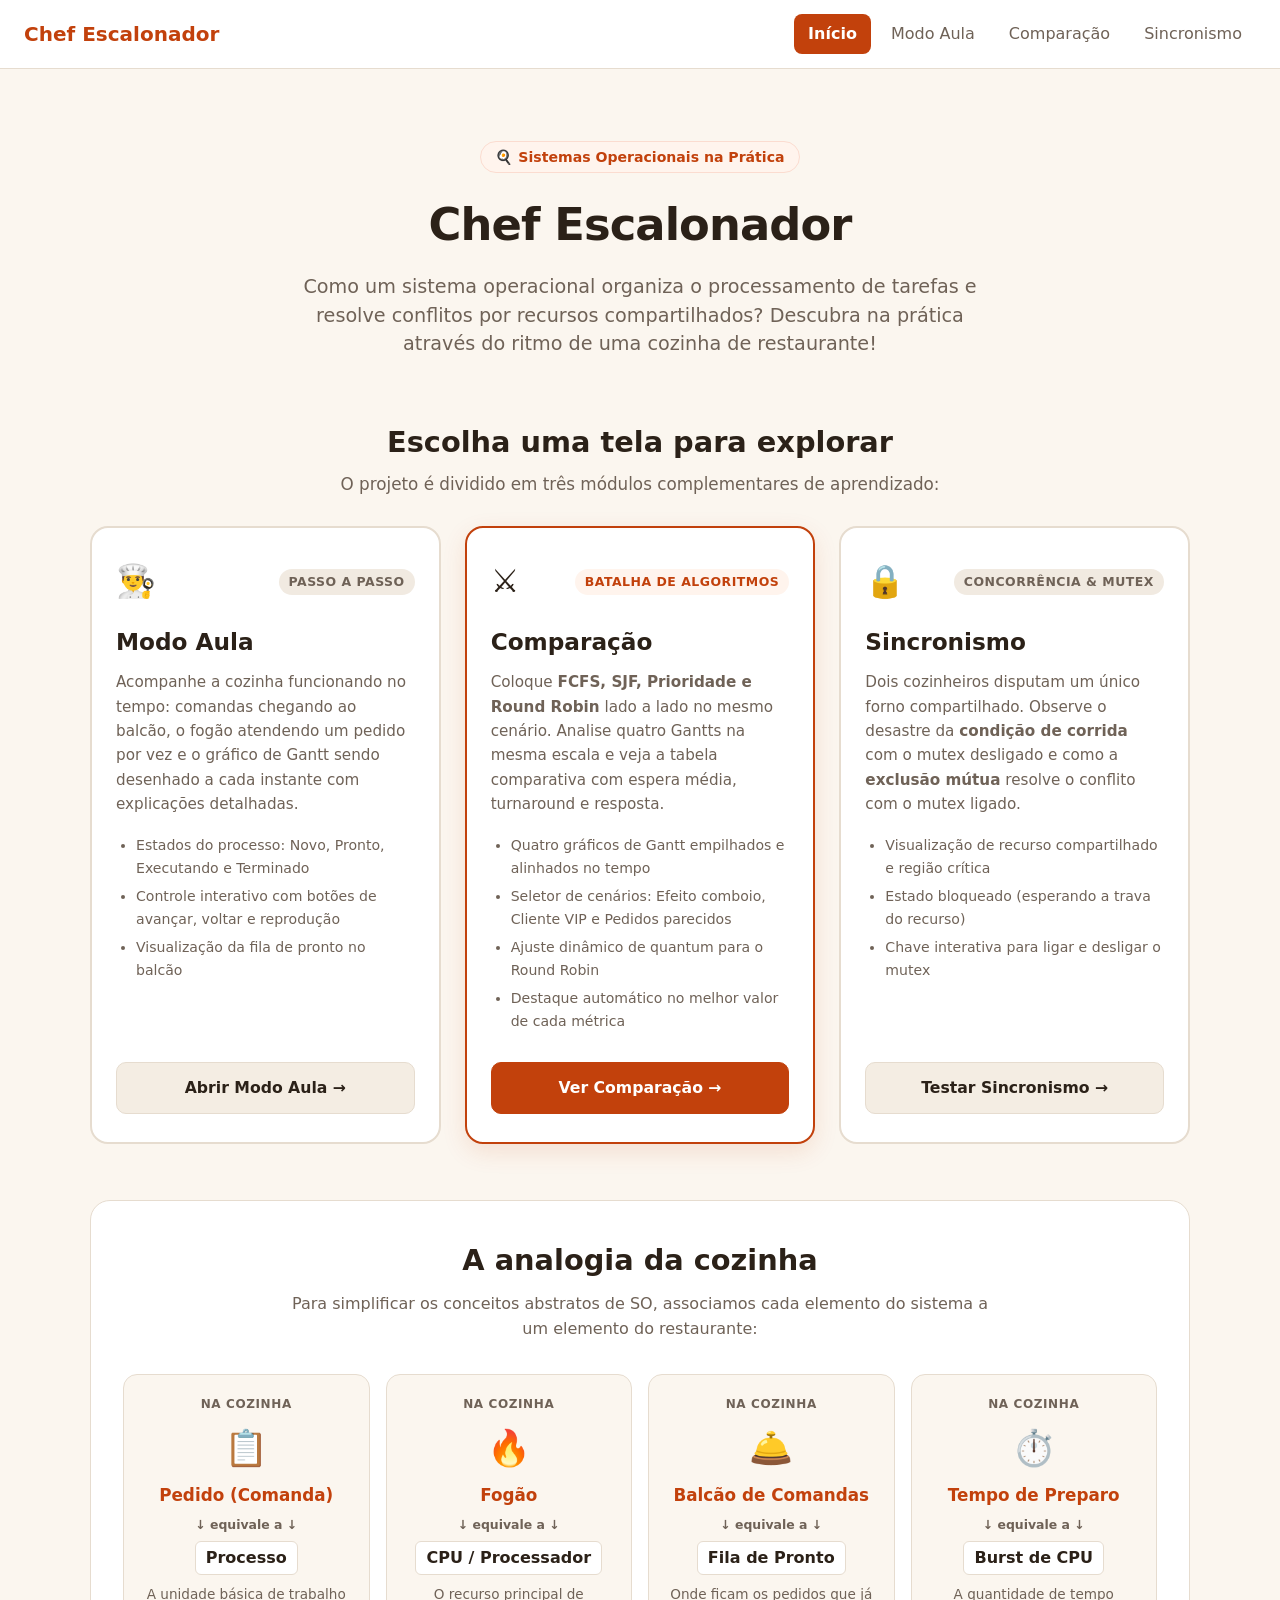
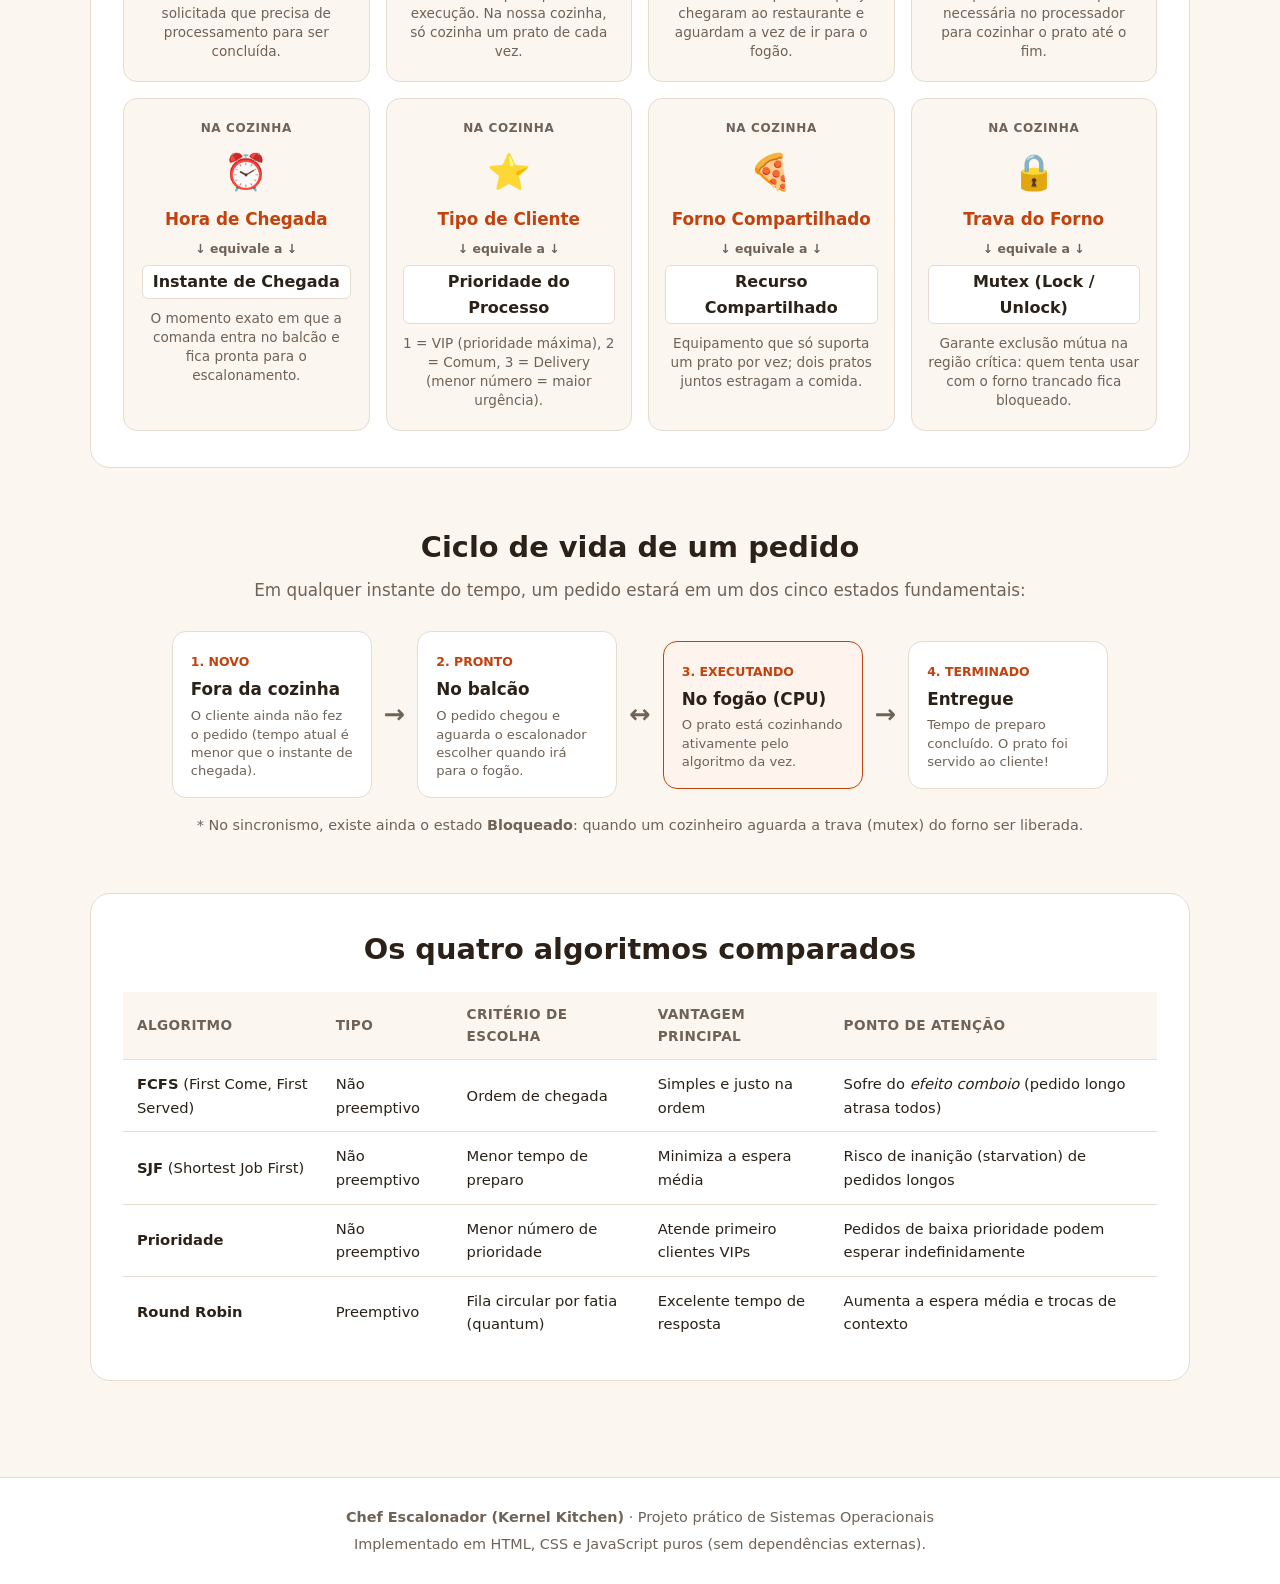
==== index.html @ d1a68e79 "feat: adiciona tela de comparacao e pagina inicial (Pessoa 3)" ====
<!DOCTYPE html>
<html lang="pt-BR">
<head>
  <meta charset="UTF-8">
  <meta name="viewport" content="width=device-width, initial-scale=1.0">
  <title>Chef Escalonador · Kernel Kitchen</title>
  <!-- estilo.css é o estilo comum das telas (Pessoa 2). index.css contém o estilo específico da página inicial. -->
  <link rel="stylesheet" href="estilo.css">
  <link rel="stylesheet" href="index.css">
</head>
<body class="inicio">
  <header class="topo">
    <a class="marca" href="index.html">Chef Escalonador</a>
    <nav class="menu" aria-label="Telas do jogo">
      <a href="index.html" aria-current="page">Início</a>
      <a href="aula.html">Modo Aula</a>
      <a href="comparacao.html">Comparação</a>
      <a href="sincronismo.html">Sincronismo</a>
    </nav>
  </header>

  <main>
    <!-- Seção Principal de Apresentação (Hero) -->
    <section class="hero">
      <div class="hero-conteudo">
        <span class="emblema">🍳 Sistemas Operacionais na Prática</span>
        <h1>Chef Escalonador</h1>
        <p class="subtitulo">
          Como um sistema operacional organiza o processamento de tarefas e resolve conflitos por recursos compartilhados?
          Descubra na prática através do ritmo de uma cozinha de restaurante!
        </p>
      </div>
    </section>

    <!-- As Três Telas do Projeto -->
    <section class="secao-telas" aria-label="Telas do Projeto">
      <h2 class="secao-titulo">Escolha uma tela para explorar</h2>
      <p class="secao-subtitulo">O projeto é dividido em três módulos complementares de aprendizado:</p>

      <div class="grade-telas">
        <!-- Card 1: Modo Aula -->
        <article class="cartao-tela">
          <div class="cartao-cabecalho">
            <span class="icone-tela">👨‍🍳</span>
            <span class="tag-tela">Passo a Passo</span>
          </div>
          <h3>Modo Aula</h3>
          <p>
            Acompanhe a cozinha funcionando no tempo: comandas chegando ao balcão, o fogão atendendo um pedido por vez
            e o gráfico de Gantt sendo desenhado a cada instante com explicações detalhadas.
          </p>
          <ul class="lista-conceitos">
            <li>Estados do processo: Novo, Pronto, Executando e Terminado</li>
            <li>Controle interativo com botões de avançar, voltar e reprodução</li>
            <li>Visualização da fila de pronto no balcão</li>
          </ul>
          <a href="aula.html" class="btn-tela">Abrir Modo Aula &rarr;</a>
        </article>

        <!-- Card 2: Comparação -->
        <article class="cartao-tela destaque">
          <div class="cartao-cabecalho">
            <span class="icone-tela">⚔️</span>
            <span class="tag-tela tag-destaque">Batalha de Algoritmos</span>
          </div>
          <h3>Comparação</h3>
          <p>
            Coloque <strong>FCFS, SJF, Prioridade e Round Robin</strong> lado a lado no mesmo cenário.
            Analise quatro Gantts na mesma escala e veja a tabela comparativa com espera média, turnaround e resposta.
          </p>
          <ul class="lista-conceitos">
            <li>Quatro gráficos de Gantt empilhados e alinhados no tempo</li>
            <li>Seletor de cenários: Efeito comboio, Cliente VIP e Pedidos parecidos</li>
            <li>Ajuste dinâmico de quantum para o Round Robin</li>
            <li>Destaque automático no melhor valor de cada métrica</li>
          </ul>
          <a href="comparacao.html" class="btn-tela btn-principal">Ver Comparação &rarr;</a>
        </article>

        <!-- Card 3: Sincronismo -->
        <article class="cartao-tela">
          <div class="cartao-cabecalho">
            <span class="icone-tela">🔒</span>
            <span class="tag-tela">Concorrência & Mutex</span>
          </div>
          <h3>Sincronismo</h3>
          <p>
            Dois cozinheiros disputam um único forno compartilhado. Observe o desastre da <strong>condição de corrida</strong>
            com o mutex desligado e como a <strong>exclusão mútua</strong> resolve o conflito com o mutex ligado.
          </p>
          <ul class="lista-conceitos">
            <li>Visualização de recurso compartilhado e região crítica</li>
            <li>Estado bloqueado (esperando a trava do recurso)</li>
            <li>Chave interativa para ligar e desligar o mutex</li>
          </ul>
          <a href="sincronismo.html" class="btn-tela">Testar Sincronismo &rarr;</a>
        </article>
      </div>
    </section>

    <!-- Seção da Analogia -->
    <section class="secao-analogia" aria-label="A Analogia da Cozinha">
      <div class="cabecalho-bloco">
        <h2>A analogia da cozinha</h2>
        <p>Para simplificar os conceitos abstratos de SO, associamos cada elemento do sistema a um elemento do restaurante:</p>
      </div>

      <div class="grade-analogias">
        <div class="item-analogia">
          <div class="analogia-rotulo">Na Cozinha</div>
          <div class="analogia-icone">📋</div>
          <h4>Pedido (Comanda)</h4>
          <div class="analogia-seta">&darr; equivale a &darr;</div>
          <div class="analogia-so">Processo</div>
          <p>A unidade básica de trabalho solicitada que precisa de processamento para ser concluída.</p>
        </div>

        <div class="item-analogia">
          <div class="analogia-rotulo">Na Cozinha</div>
          <div class="analogia-icone">🔥</div>
          <h4>Fogão</h4>
          <div class="analogia-seta">&darr; equivale a &darr;</div>
          <div class="analogia-so">CPU / Processador</div>
          <p>O recurso principal de execução. Na nossa cozinha, só cozinha um prato de cada vez.</p>
        </div>

        <div class="item-analogia">
          <div class="analogia-rotulo">Na Cozinha</div>
          <div class="analogia-icone">🛎️</div>
          <h4>Balcão de Comandas</h4>
          <div class="analogia-seta">&darr; equivale a &darr;</div>
          <div class="analogia-so">Fila de Pronto</div>
          <p>Onde ficam os pedidos que já chegaram ao restaurante e aguardam a vez de ir para o fogão.</p>
        </div>

        <div class="item-analogia">
          <div class="analogia-rotulo">Na Cozinha</div>
          <div class="analogia-icone">⏱️</div>
          <h4>Tempo de Preparo</h4>
          <div class="analogia-seta">&darr; equivale a &darr;</div>
          <div class="analogia-so">Burst de CPU</div>
          <p>A quantidade de tempo necessária no processador para cozinhar o prato até o fim.</p>
        </div>

        <div class="item-analogia">
          <div class="analogia-rotulo">Na Cozinha</div>
          <div class="analogia-icone">⏰</div>
          <h4>Hora de Chegada</h4>
          <div class="analogia-seta">&darr; equivale a &darr;</div>
          <div class="analogia-so">Instante de Chegada</div>
          <p>O momento exato em que a comanda entra no balcão e fica pronta para o escalonamento.</p>
        </div>

        <div class="item-analogia">
          <div class="analogia-rotulo">Na Cozinha</div>
          <div class="analogia-icone">⭐</div>
          <h4>Tipo de Cliente</h4>
          <div class="analogia-seta">&darr; equivale a &darr;</div>
          <div class="analogia-so">Prioridade do Processo</div>
          <p>1 = VIP (prioridade máxima), 2 = Comum, 3 = Delivery (menor número = maior urgência).</p>
        </div>

        <div class="item-analogia">
          <div class="analogia-rotulo">Na Cozinha</div>
          <div class="analogia-icone">🍕</div>
          <h4>Forno Compartilhado</h4>
          <div class="analogia-seta">&darr; equivale a &darr;</div>
          <div class="analogia-so">Recurso Compartilhado</div>
          <p>Equipamento que só suporta um prato por vez; dois pratos juntos estragam a comida.</p>
        </div>

        <div class="item-analogia">
          <div class="analogia-rotulo">Na Cozinha</div>
          <div class="analogia-icone">🔒</div>
          <h4>Trava do Forno</h4>
          <div class="analogia-seta">&darr; equivale a &darr;</div>
          <div class="analogia-so">Mutex (Lock / Unlock)</div>
          <p>Garante exclusão mútua na região crítica: quem tenta usar com o forno trancado fica bloqueado.</p>
        </div>
      </div>
    </section>

    <!-- Estados do Processo -->
    <section class="secao-estados">
      <h2>Ciclo de vida de um pedido</h2>
      <p class="secao-subtitulo">Em qualquer instante do tempo, um pedido estará em um dos cinco estados fundamentais:</p>

      <div class="esteira-estados">
        <div class="passo-estado">
          <span class="badge-estado">1. Novo</span>
          <strong>Fora da cozinha</strong>
          <p>O cliente ainda não fez o pedido (tempo atual é menor que o instante de chegada).</p>
        </div>
        <div class="seta-fluxo">&rarr;</div>
        <div class="passo-estado">
          <span class="badge-estado">2. Pronto</span>
          <strong>No balcão</strong>
          <p>O pedido chegou e aguarda o escalonador escolher quando irá para o fogão.</p>
        </div>
        <div class="seta-fluxo">&harr;</div>
        <div class="passo-estado destaque-estado">
          <span class="badge-estado">3. Executando</span>
          <strong>No fogão (CPU)</strong>
          <p>O prato está cozinhando ativamente pelo algoritmo da vez.</p>
        </div>
        <div class="seta-fluxo">&rarr;</div>
        <div class="passo-estado">
          <span class="badge-estado">4. Terminado</span>
          <strong>Entregue</strong>
          <p>Tempo de preparo concluído. O prato foi servido ao cliente!</p>
        </div>
      </div>
      <p class="nota-bloqueado">
        * No sincronismo, existe ainda o estado <strong>Bloqueado</strong>: quando um cozinheiro aguarda a trava (mutex) do forno ser liberada.
      </p>
    </section>

    <!-- Tabela Resumo dos Algoritmos -->
    <section class="secao-algoritmos">
      <h2>Os quatro algoritmos comparados</h2>
      <div class="tabela-container">
        <table class="tabela-resumo">
          <thead>
            <tr>
              <th>Algoritmo</th>
              <th>Tipo</th>
              <th>Critério de Escolha</th>
              <th>Vantagem Principal</th>
              <th>Ponto de Atenção</th>
            </tr>
          </thead>
          <tbody>
            <tr>
              <td><strong>FCFS</strong> (First Come, First Served)</td>
              <td>Não preemptivo</td>
              <td>Ordem de chegada</td>
              <td>Simples e justo na ordem</td>
              <td>Sofre do <em>efeito comboio</em> (pedido longo atrasa todos)</td>
            </tr>
            <tr>
              <td><strong>SJF</strong> (Shortest Job First)</td>
              <td>Não preemptivo</td>
              <td>Menor tempo de preparo</td>
              <td>Minimiza a espera média</td>
              <td>Risco de inanição (starvation) de pedidos longos</td>
            </tr>
            <tr>
              <td><strong>Prioridade</strong></td>
              <td>Não preemptivo</td>
              <td>Menor número de prioridade</td>
              <td>Atende primeiro clientes VIPs</td>
              <td>Pedidos de baixa prioridade podem esperar indefinidamente</td>
            </tr>
            <tr>
              <td><strong>Round Robin</strong></td>
              <td>Preemptivo</td>
              <td>Fila circular por fatia (quantum)</td>
              <td>Excelente tempo de resposta</td>
              <td>Aumenta a espera média e trocas de contexto</td>
            </tr>
          </tbody>
        </table>
      </div>
    </section>
  </main>

  <footer class="rodape">
    <div class="rodape-conteudo">
      <p><strong>Chef Escalonador (Kernel Kitchen)</strong> · Projeto prático de Sistemas Operacionais</p>
      <p>Implementado em HTML, CSS e JavaScript puros (sem dependências externas).</p>
    </div>
  </footer>
</body>
</html>
---- index.css ----
/* Estilos da página inicial (Pessoa 3).
   Tudo fica dentro de body.inicio para não interferir em outras páginas.
   Herda variáveis de estilo.css se existirem, ou usa os padrões do projeto. */

body.inicio {
  --fundo: var(--cor-fundo, #fbf6ef);
  --superficie: var(--cor-superficie, #ffffff);
  --texto: var(--cor-texto, #2b2118);
  --texto-suave: var(--cor-texto-suave, #6f6257);
  --borda: var(--cor-borda, #e6dccf);
  --destaque: var(--cor-destaque, #c2410c);
  --destaque-fundo: #fff4ed;
  --ok: #15803d;
  --ok-fundo: #e8f5ec;
  --azul: #1d4ed8;
  --azul-fundo: #eff6ff;

  margin: 0;
  background: var(--fundo);
  color: var(--texto);
  font-family: system-ui, -apple-system, "Segoe UI", Roboto, sans-serif;
  line-height: 1.6;
}

.inicio * {
  box-sizing: border-box;
}

/* Topo e navegação comum */
.inicio .topo {
  display: flex;
  flex-wrap: wrap;
  align-items: center;
  justify-content: space-between;
  gap: 12px;
  padding: 14px 24px;
  background: var(--superficie);
  border-bottom: 1px solid var(--borda);
  position: sticky;
  top: 0;
  z-index: 100;
}

.inicio .marca {
  font-weight: 800;
  font-size: 1.25rem;
  color: var(--destaque);
  text-decoration: none;
  display: inline-flex;
  align-items: center;
  gap: 6px;
}

.inicio .menu {
  display: flex;
  flex-wrap: wrap;
  gap: 6px;
}

.inicio .menu a {
  padding: 7px 14px;
  border-radius: 8px;
  color: var(--texto-suave);
  text-decoration: none;
  font-weight: 500;
  transition: all 0.15s ease;
}

.inicio .menu a:hover {
  background: var(--fundo);
  color: var(--texto);
}

.inicio .menu a[aria-current="page"] {
  background: var(--destaque);
  color: #ffffff;
  font-weight: 600;
}

.inicio main {
  max-width: 1140px;
  margin: 0 auto;
  padding: 32px 20px 64px;
}

/* Hero Section */
.inicio .hero {
  text-align: center;
  padding: 40px 16px 28px;
}

.inicio .emblema {
  display: inline-block;
  padding: 4px 14px;
  background: var(--destaque-fundo);
  color: var(--destaque);
  border: 1px solid #fbdcd0;
  border-radius: 999px;
  font-size: 0.88rem;
  font-weight: 700;
  margin-bottom: 16px;
}

.inicio .hero h1 {
  font-size: 2.8rem;
  font-weight: 800;
  margin: 0 0 12px;
  letter-spacing: -0.02em;
  color: var(--texto);
}

.inicio .hero .subtitulo {
  max-width: 680px;
  margin: 0 auto;
  font-size: 1.2rem;
  color: var(--texto-suave);
  line-height: 1.5;
}

/* Título de Seções */
.inicio .secao-titulo {
  font-size: 1.8rem;
  font-weight: 800;
  margin: 0 0 6px;
  text-align: center;
}

.inicio .secao-subtitulo {
  text-align: center;
  color: var(--texto-suave);
  margin: 0 0 28px;
  font-size: 1.05rem;
}

/* Grade de Telas (Cards dos 3 botões) */
.inicio .secao-telas {
  margin: 32px 0 56px;
}

.inicio .grade-telas {
  display: grid;
  grid-template-columns: repeat(3, 1fr);
  gap: 24px;
  align-items: stretch;
}

.inicio .cartao-tela {
  background: var(--superficie);
  border: 2px solid var(--borda);
  border-radius: 18px;
  padding: 28px 24px;
  display: flex;
  flex-direction: column;
  transition: transform 0.2s ease, box-shadow 0.2s ease, border-color 0.2s ease;
}

.inicio .cartao-tela:hover {
  transform: translateY(-4px);
  box-shadow: 0 12px 28px rgba(43, 33, 24, 0.08);
  border-color: #d1c1b1;
}

.inicio .cartao-tela.destaque {
  border-color: var(--destaque);
  position: relative;
  box-shadow: 0 8px 24px rgba(194, 65, 12, 0.12);
}

.inicio .cartao-cabecalho {
  display: flex;
  justify-content: space-between;
  align-items: center;
  margin-bottom: 16px;
}

.inicio .icone-tela {
  font-size: 2rem;
}

.inicio .tag-tela {
  font-size: 0.78rem;
  font-weight: 700;
  text-transform: uppercase;
  letter-spacing: 0.04em;
  padding: 3px 10px;
  background: #f1eae1;
  color: var(--texto-suave);
  border-radius: 999px;
}

.inicio .tag-destaque {
  background: var(--destaque-fundo);
  color: var(--destaque);
}

.inicio .cartao-tela h3 {
  font-size: 1.45rem;
  margin: 0 0 10px;
  color: var(--texto);
}

.inicio .cartao-tela p {
  color: var(--texto-suave);
  font-size: 0.95rem;
  margin: 0 0 18px;
  flex-grow: 0;
}

.inicio .lista-conceitos {
  margin: 0 0 24px;
  padding-left: 20px;
  font-size: 0.88rem;
  color: var(--texto-suave);
  flex-grow: 1;
}

.inicio .lista-conceitos li {
  margin-bottom: 6px;
}

.inicio .btn-tela {
  display: inline-flex;
  align-items: center;
  justify-content: center;
  padding: 12px 20px;
  border-radius: 10px;
  font-weight: 700;
  font-size: 0.98rem;
  text-decoration: none;
  background: #f4ede3;
  color: var(--texto);
  border: 1px solid var(--borda);
  transition: all 0.15s ease;
  margin-top: auto;
}

.inicio .btn-tela:hover {
  background: var(--destaque-fundo);
  border-color: var(--destaque);
  color: var(--destaque);
}

.inicio .btn-principal {
  background: var(--destaque);
  border-color: var(--destaque);
  color: #ffffff;
}

.inicio .btn-principal:hover {
  background: #a93708;
  border-color: #a93708;
  color: #ffffff;
}

/* Analogia */
.inicio .secao-analogia {
  background: var(--superficie);
  border: 1px solid var(--borda);
  border-radius: 20px;
  padding: 36px 32px;
  margin-bottom: 56px;
}

.inicio .cabecalho-bloco {
  text-align: center;
  max-width: 720px;
  margin: 0 auto 32px;
}

.inicio .cabecalho-bloco h2 {
  font-size: 1.8rem;
  margin: 0 0 8px;
}

.inicio .cabecalho-bloco p {
  color: var(--texto-suave);
  margin: 0;
}

.inicio .grade-analogias {
  display: grid;
  grid-template-columns: repeat(4, 1fr);
  gap: 16px;
}

.inicio .item-analogia {
  background: var(--fundo);
  border: 1px solid var(--borda);
  border-radius: 14px;
  padding: 20px 16px;
  text-align: center;
  display: flex;
  flex-direction: column;
  align-items: center;
}

.inicio .analogia-rotulo {
  font-size: 0.75rem;
  text-transform: uppercase;
  color: var(--texto-suave);
  font-weight: 700;
  letter-spacing: 0.05em;
  margin-bottom: 6px;
}

.inicio .analogia-icone {
  font-size: 2.2rem;
  margin-bottom: 6px;
}

.inicio .item-analogia h4 {
  margin: 0;
  font-size: 1.05rem;
  color: var(--destaque);
}

.inicio .analogia-seta {
  font-size: 0.78rem;
  font-weight: 700;
  color: var(--texto-suave);
  margin: 6px 0;
}

.inicio .analogia-so {
  font-weight: 800;
  font-size: 1rem;
  color: var(--texto);
  background: var(--superficie);
  border: 1px solid var(--borda);
  padding: 3px 10px;
  border-radius: 6px;
  margin-bottom: 10px;
}

.inicio .item-analogia p {
  font-size: 0.85rem;
  color: var(--texto-suave);
  margin: 0;
  line-height: 1.4;
}

/* Ciclo de vida / Estados */
.inicio .secao-estados {
  margin-bottom: 56px;
  text-align: center;
}

.inicio .secao-estados h2 {
  font-size: 1.8rem;
  margin: 0 0 6px;
}

.inicio .esteira-estados {
  display: flex;
  align-items: center;
  justify-content: center;
  gap: 12px;
  flex-wrap: wrap;
  margin: 28px 0 16px;
}

.inicio .passo-estado {
  background: var(--superficie);
  border: 1px solid var(--borda);
  border-radius: 14px;
  padding: 16px 18px;
  width: 200px;
  text-align: left;
}

.inicio .passo-estado.destaque-estado {
  border-color: var(--destaque);
  background: var(--destaque-fundo);
}

.inicio .badge-estado {
  display: inline-block;
  font-size: 0.78rem;
  font-weight: 800;
  color: var(--destaque);
  text-transform: uppercase;
  margin-bottom: 4px;
}

.inicio .passo-estado strong {
  display: block;
  font-size: 1.05rem;
  margin-bottom: 4px;
}

.inicio .passo-estado p {
  margin: 0;
  font-size: 0.82rem;
  color: var(--texto-suave);
  line-height: 1.4;
}

.inicio .seta-fluxo {
  font-size: 1.6rem;
  color: var(--texto-suave);
  font-weight: 700;
}

.inicio .nota-bloqueado {
  font-size: 0.9rem;
  color: var(--texto-suave);
  margin-top: 14px;
}

/* Tabela Resumo dos Algoritmos */
.inicio .secao-algoritmos {
  background: var(--superficie);
  border: 1px solid var(--borda);
  border-radius: 20px;
  padding: 32px;
  margin-bottom: 32px;
}

.inicio .secao-algoritmos h2 {
  font-size: 1.8rem;
  margin: 0 0 20px;
  text-align: center;
}

.inicio .tabela-container {
  overflow-x: auto;
}

.inicio .tabela-resumo {
  width: 100%;
  border-collapse: collapse;
  font-size: 0.92rem;
}

.inicio .tabela-resumo th,
.inicio .tabela-resumo td {
  padding: 12px 14px;
  text-align: left;
  border-bottom: 1px solid var(--borda);
}

.inicio .tabela-resumo th {
  background: var(--fundo);
  color: var(--texto-suave);
  font-weight: 700;
  font-size: 0.85rem;
  text-transform: uppercase;
  letter-spacing: 0.03em;
}

.inicio .tabela-resumo tr:last-child td {
  border-bottom: none;
}

/* Rodapé */
.inicio .rodape {
  border-top: 1px solid var(--borda);
  background: var(--superficie);
  padding: 24px 20px;
  text-align: center;
  font-size: 0.9rem;
  color: var(--texto-suave);
}

.inicio .rodape p {
  margin: 4px 0;
}

/* Responsividade */
@media (max-width: 992px) {
  .inicio .grade-telas {
    grid-template-columns: 1fr;
  }
  .inicio .grade-analogias {
    grid-template-columns: repeat(2, 1fr);
  }
}

@media (max-width: 640px) {
  .inicio .grade-analogias {
    grid-template-columns: 1fr;
  }
  .inicio .hero h1 {
    font-size: 2.1rem;
  }
  .inicio .esteira-estados {
    flex-direction: column;
  }
  .inicio .passo-estado {
    width: 100%;
  }
  .inicio .seta-fluxo {
    transform: rotate(90deg);
  }
}
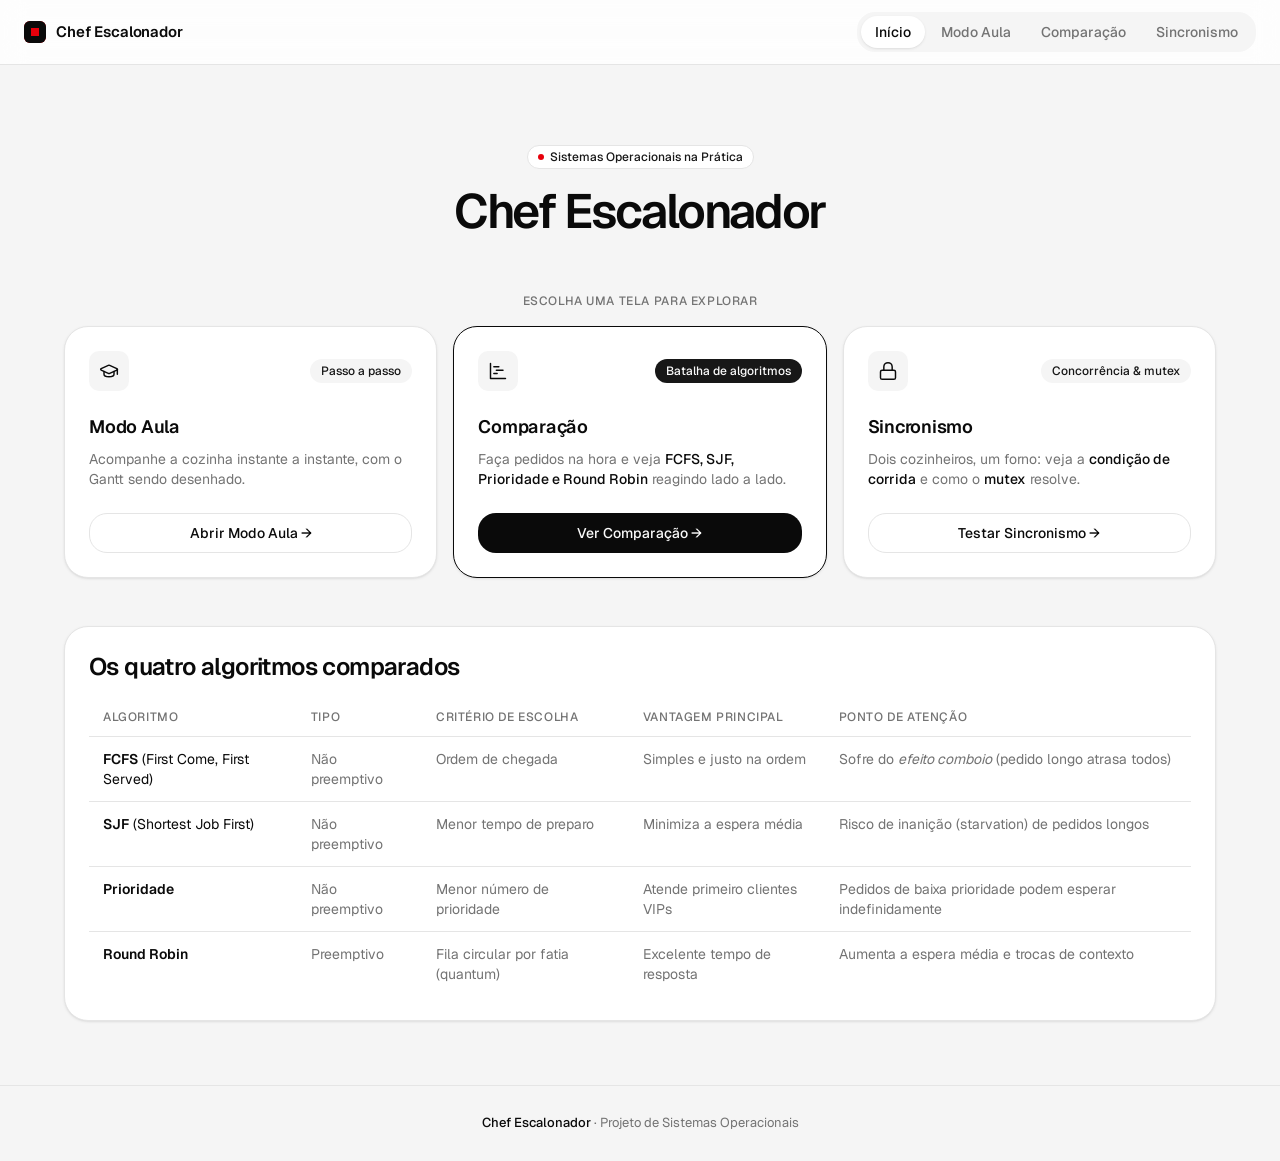
==== commit 4982a63a: "Redesign visual das telas e ajuste do aula.js para o novo formato de ALGORITMOS" ====
--- a/index.html
+++ b/index.html
@@ -4,7 +4,10 @@
   <meta charset="UTF-8">
   <meta name="viewport" content="width=device-width, initial-scale=1.0">
   <title>Chef Escalonador · Kernel Kitchen</title>
-  <!-- estilo.css é o estilo comum das telas (Pessoa 2). index.css contém o estilo específico da página inicial. -->
+  <!-- estilo.css é o estilo comum das telas (design system em docs/design.md). index.css contém o estilo específico da página inicial. -->
+  <link rel="preconnect" href="https://fonts.googleapis.com">
+  <link rel="preconnect" href="https://fonts.gstatic.com" crossorigin>
+  <link rel="stylesheet" href="https://fonts.googleapis.com/css2?family=Geist:wght@400;500;600&family=Geist+Mono:wght@400;500&display=swap">
   <link rel="stylesheet" href="estilo.css">
   <link rel="stylesheet" href="index.css">
 </head>
@@ -22,197 +25,54 @@
   <main>
     <!-- Seção Principal de Apresentação (Hero) -->
     <section class="hero">
-      <div class="hero-conteudo">
-        <span class="emblema">🍳 Sistemas Operacionais na Prática</span>
-        <h1>Chef Escalonador</h1>
-        <p class="subtitulo">
-          Como um sistema operacional organiza o processamento de tarefas e resolve conflitos por recursos compartilhados?
-          Descubra na prática através do ritmo de uma cozinha de restaurante!
-        </p>
-      </div>
+      <span class="badge emblema">Sistemas Operacionais na Prática</span>
+      <h1>Chef Escalonador</h1>
     </section>
 
     <!-- As Três Telas do Projeto -->
     <section class="secao-telas" aria-label="Telas do Projeto">
-      <h2 class="secao-titulo">Escolha uma tela para explorar</h2>
-      <p class="secao-subtitulo">O projeto é dividido em três módulos complementares de aprendizado:</p>
+      <h2 class="rotulo secao-titulo">Escolha uma tela para explorar</h2>
 
       <div class="grade-telas">
         <!-- Card 1: Modo Aula -->
         <article class="cartao-tela">
           <div class="cartao-cabecalho">
-            <span class="icone-tela">👨‍🍳</span>
-            <span class="tag-tela">Passo a Passo</span>
+            <span class="icone-tela" aria-hidden="true">
+              <svg viewBox="0 0 24 24"><path d="M21.42 10.922a1 1 0 0 0-.019-1.838L12.83 5.18a2 2 0 0 0-1.66 0L2.6 9.08a1 1 0 0 0 0 1.832l8.57 3.908a2 2 0 0 0 1.66 0z"/><path d="M22 10v6"/><path d="M6 12.5V16a6 3 0 0 0 12 0v-3.5"/></svg>
+            </span>
+            <span class="badge tag-tela">Passo a passo</span>
           </div>
           <h3>Modo Aula</h3>
-          <p>
-            Acompanhe a cozinha funcionando no tempo: comandas chegando ao balcão, o fogão atendendo um pedido por vez
-            e o gráfico de Gantt sendo desenhado a cada instante com explicações detalhadas.
-          </p>
-          <ul class="lista-conceitos">
-            <li>Estados do processo: Novo, Pronto, Executando e Terminado</li>
-            <li>Controle interativo com botões de avançar, voltar e reprodução</li>
-            <li>Visualização da fila de pronto no balcão</li>
-          </ul>
-          <a href="aula.html" class="btn-tela">Abrir Modo Aula &rarr;</a>
+          <p>Acompanhe a cozinha instante a instante, com o Gantt sendo desenhado.</p>
+          <a href="aula.html" class="btn btn-contorno btn-tela">Abrir Modo Aula &rarr;</a>
         </article>
 
         <!-- Card 2: Comparação -->
         <article class="cartao-tela destaque">
           <div class="cartao-cabecalho">
-            <span class="icone-tela">⚔️</span>
-            <span class="tag-tela tag-destaque">Batalha de Algoritmos</span>
+            <span class="icone-tela" aria-hidden="true">
+              <svg viewBox="0 0 24 24"><path d="M3 3v18h18"/><path d="M7 7h6"/><path d="M10 11h8"/><path d="M7 15h4"/></svg>
+            </span>
+            <span class="badge tag-tela tag-destaque">Batalha de algoritmos</span>
           </div>
           <h3>Comparação</h3>
-          <p>
-            Coloque <strong>FCFS, SJF, Prioridade e Round Robin</strong> lado a lado no mesmo cenário.
-            Analise quatro Gantts na mesma escala e veja a tabela comparativa com espera média, turnaround e resposta.
-          </p>
-          <ul class="lista-conceitos">
-            <li>Quatro gráficos de Gantt empilhados e alinhados no tempo</li>
-            <li>Seletor de cenários: Efeito comboio, Cliente VIP e Pedidos parecidos</li>
-            <li>Ajuste dinâmico de quantum para o Round Robin</li>
-            <li>Destaque automático no melhor valor de cada métrica</li>
-          </ul>
-          <a href="comparacao.html" class="btn-tela btn-principal">Ver Comparação &rarr;</a>
+          <p>Faça pedidos na hora e veja <strong>FCFS, SJF, Prioridade e Round Robin</strong> reagindo lado a lado.</p>
+          <a href="comparacao.html" class="btn btn-primario btn-tela btn-principal">Ver Comparação &rarr;</a>
         </article>
 
         <!-- Card 3: Sincronismo -->
         <article class="cartao-tela">
           <div class="cartao-cabecalho">
-            <span class="icone-tela">🔒</span>
-            <span class="tag-tela">Concorrência & Mutex</span>
+            <span class="icone-tela" aria-hidden="true">
+              <svg viewBox="0 0 24 24"><rect x="3" y="11" width="18" height="11" rx="2"/><path d="M7 11V7a5 5 0 0 1 10 0v4"/></svg>
+            </span>
+            <span class="badge tag-tela">Concorrência &amp; mutex</span>
           </div>
           <h3>Sincronismo</h3>
-          <p>
-            Dois cozinheiros disputam um único forno compartilhado. Observe o desastre da <strong>condição de corrida</strong>
-            com o mutex desligado e como a <strong>exclusão mútua</strong> resolve o conflito com o mutex ligado.
-          </p>
-          <ul class="lista-conceitos">
-            <li>Visualização de recurso compartilhado e região crítica</li>
-            <li>Estado bloqueado (esperando a trava do recurso)</li>
-            <li>Chave interativa para ligar e desligar o mutex</li>
-          </ul>
-          <a href="sincronismo.html" class="btn-tela">Testar Sincronismo &rarr;</a>
+          <p>Dois cozinheiros, um forno: veja a <strong>condição de corrida</strong> e como o <strong>mutex</strong> resolve.</p>
+          <a href="sincronismo.html" class="btn btn-contorno btn-tela">Testar Sincronismo &rarr;</a>
         </article>
       </div>
-    </section>
-
-    <!-- Seção da Analogia -->
-    <section class="secao-analogia" aria-label="A Analogia da Cozinha">
-      <div class="cabecalho-bloco">
-        <h2>A analogia da cozinha</h2>
-        <p>Para simplificar os conceitos abstratos de SO, associamos cada elemento do sistema a um elemento do restaurante:</p>
-      </div>
-
-      <div class="grade-analogias">
-        <div class="item-analogia">
-          <div class="analogia-rotulo">Na Cozinha</div>
-          <div class="analogia-icone">📋</div>
-          <h4>Pedido (Comanda)</h4>
-          <div class="analogia-seta">&darr; equivale a &darr;</div>
-          <div class="analogia-so">Processo</div>
-          <p>A unidade básica de trabalho solicitada que precisa de processamento para ser concluída.</p>
-        </div>
-
-        <div class="item-analogia">
-          <div class="analogia-rotulo">Na Cozinha</div>
-          <div class="analogia-icone">🔥</div>
-          <h4>Fogão</h4>
-          <div class="analogia-seta">&darr; equivale a &darr;</div>
-          <div class="analogia-so">CPU / Processador</div>
-          <p>O recurso principal de execução. Na nossa cozinha, só cozinha um prato de cada vez.</p>
-        </div>
-
-        <div class="item-analogia">
-          <div class="analogia-rotulo">Na Cozinha</div>
-          <div class="analogia-icone">🛎️</div>
-          <h4>Balcão de Comandas</h4>
-          <div class="analogia-seta">&darr; equivale a &darr;</div>
-          <div class="analogia-so">Fila de Pronto</div>
-          <p>Onde ficam os pedidos que já chegaram ao restaurante e aguardam a vez de ir para o fogão.</p>
-        </div>
-
-        <div class="item-analogia">
-          <div class="analogia-rotulo">Na Cozinha</div>
-          <div class="analogia-icone">⏱️</div>
-          <h4>Tempo de Preparo</h4>
-          <div class="analogia-seta">&darr; equivale a &darr;</div>
-          <div class="analogia-so">Burst de CPU</div>
-          <p>A quantidade de tempo necessária no processador para cozinhar o prato até o fim.</p>
-        </div>
-
-        <div class="item-analogia">
-          <div class="analogia-rotulo">Na Cozinha</div>
-          <div class="analogia-icone">⏰</div>
-          <h4>Hora de Chegada</h4>
-          <div class="analogia-seta">&darr; equivale a &darr;</div>
-          <div class="analogia-so">Instante de Chegada</div>
-          <p>O momento exato em que a comanda entra no balcão e fica pronta para o escalonamento.</p>
-        </div>
-
-        <div class="item-analogia">
-          <div class="analogia-rotulo">Na Cozinha</div>
-          <div class="analogia-icone">⭐</div>
-          <h4>Tipo de Cliente</h4>
-          <div class="analogia-seta">&darr; equivale a &darr;</div>
-          <div class="analogia-so">Prioridade do Processo</div>
-          <p>1 = VIP (prioridade máxima), 2 = Comum, 3 = Delivery (menor número = maior urgência).</p>
-        </div>
-
-        <div class="item-analogia">
-          <div class="analogia-rotulo">Na Cozinha</div>
-          <div class="analogia-icone">🍕</div>
-          <h4>Forno Compartilhado</h4>
-          <div class="analogia-seta">&darr; equivale a &darr;</div>
-          <div class="analogia-so">Recurso Compartilhado</div>
-          <p>Equipamento que só suporta um prato por vez; dois pratos juntos estragam a comida.</p>
-        </div>
-
-        <div class="item-analogia">
-          <div class="analogia-rotulo">Na Cozinha</div>
-          <div class="analogia-icone">🔒</div>
-          <h4>Trava do Forno</h4>
-          <div class="analogia-seta">&darr; equivale a &darr;</div>
-          <div class="analogia-so">Mutex (Lock / Unlock)</div>
-          <p>Garante exclusão mútua na região crítica: quem tenta usar com o forno trancado fica bloqueado.</p>
-        </div>
-      </div>
-    </section>
-
-    <!-- Estados do Processo -->
-    <section class="secao-estados">
-      <h2>Ciclo de vida de um pedido</h2>
-      <p class="secao-subtitulo">Em qualquer instante do tempo, um pedido estará em um dos cinco estados fundamentais:</p>
-
-      <div class="esteira-estados">
-        <div class="passo-estado">
-          <span class="badge-estado">1. Novo</span>
-          <strong>Fora da cozinha</strong>
-          <p>O cliente ainda não fez o pedido (tempo atual é menor que o instante de chegada).</p>
-        </div>
-        <div class="seta-fluxo">&rarr;</div>
-        <div class="passo-estado">
-          <span class="badge-estado">2. Pronto</span>
-          <strong>No balcão</strong>
-          <p>O pedido chegou e aguarda o escalonador escolher quando irá para o fogão.</p>
-        </div>
-        <div class="seta-fluxo">&harr;</div>
-        <div class="passo-estado destaque-estado">
-          <span class="badge-estado">3. Executando</span>
-          <strong>No fogão (CPU)</strong>
-          <p>O prato está cozinhando ativamente pelo algoritmo da vez.</p>
-        </div>
-        <div class="seta-fluxo">&rarr;</div>
-        <div class="passo-estado">
-          <span class="badge-estado">4. Terminado</span>
-          <strong>Entregue</strong>
-          <p>Tempo de preparo concluído. O prato foi servido ao cliente!</p>
-        </div>
-      </div>
-      <p class="nota-bloqueado">
-        * No sincronismo, existe ainda o estado <strong>Bloqueado</strong>: quando um cozinheiro aguarda a trava (mutex) do forno ser liberada.
-      </p>
     </section>
 
     <!-- Tabela Resumo dos Algoritmos -->
@@ -266,8 +126,7 @@
 
   <footer class="rodape">
     <div class="rodape-conteudo">
-      <p><strong>Chef Escalonador (Kernel Kitchen)</strong> · Projeto prático de Sistemas Operacionais</p>
-      <p>Implementado em HTML, CSS e JavaScript puros (sem dependências externas).</p>
+      <p><strong>Chef Escalonador</strong> · Projeto de Sistemas Operacionais</p>
     </div>
   </footer>
 </body>
--- a/estilo.css
+++ b/estilo.css
@@ -0,0 +1,530 @@
+/* Estilo comum das telas. Segue o design system de docs/design.md:
+   paleta monocromática, cartões brancos com borda fina, botões e campos em
+   pílula (raio 18px) e cartões com raio 24px. O vermelho fica reservado para
+   erro e para o "ao vivo". As cores de pedidos e cozinheiros são dados, não
+   decoração, e ficam aqui para todas as telas usarem a mesma paleta. */
+
+:root {
+  --color-canvas: #f5f5f5;
+  --color-paper: #ffffff;
+  --color-surface-alt: #fafafa;
+  --color-ink: #0a0a0a;
+  --color-ink-soft: #171717;
+  --color-mid-gray: #737373;
+  --color-hairline: #e5e5e5;
+  --color-hairline-forte: #d4d4d4;
+  --color-ember: #e7000b;
+  --color-ember-soft: #fef2f2;
+
+  --font-geist: "Geist", "Inter", ui-sans-serif, system-ui, -apple-system, "Segoe UI", Roboto, sans-serif;
+  --font-mono: "Geist Mono", ui-monospace, "Cascadia Code", Consolas, monospace;
+
+  --radius-small: 6px;
+  --radius-nested: 10px;
+  --radius-xl: 14px;
+  --radius-pill: 18px;
+  --radius-cards: 24px;
+
+  --shadow-card: 0 1px 3px rgba(0, 0, 0, 0.08), 0 1px 2px -1px rgba(0, 0, 0, 0.08);
+
+  /* Paleta categórica dos dados, em ordem fixa (validada para daltonismo) */
+  --serie-1: #2a78d6;
+  --serie-2: #eb6834;
+  --serie-3: #1baf7a;
+  --serie-4: #eda100;
+  --serie-5: #e87ba4;
+  --serie-6: #008300;
+  --serie-7: #6250d6;
+  --serie-8: #e34948;
+
+  /* Cozinheiros do Sincronismo */
+  --cor-A: var(--serie-2);
+  --cor-B: var(--serie-1);
+}
+
+*,
+*::before,
+*::after {
+  box-sizing: border-box;
+}
+
+/* O JavaScript esconde elementos com o atributo hidden; nenhum display pode vencer isso */
+[hidden] {
+  display: none !important;
+}
+
+body {
+  margin: 0;
+  background: var(--color-canvas);
+  color: var(--color-ink);
+  font-family: var(--font-geist);
+  font-size: 14px;
+  line-height: 1.43;
+  font-feature-settings: "ss01" on, "cv11" on;
+  -webkit-font-smoothing: antialiased;
+}
+
+h1, h2, h3, h4 {
+  margin: 0;
+  font-weight: 600;
+  color: var(--color-ink);
+}
+
+p {
+  margin: 0;
+}
+
+code, kbd {
+  font-family: var(--font-mono);
+}
+
+:focus-visible {
+  outline: 2px solid var(--color-ink);
+  outline-offset: 2px;
+}
+
+/* Topo: barra fosca fixa com a marca e o menu em pílulas */
+.topo {
+  position: sticky;
+  top: 0;
+  z-index: 100;
+  display: flex;
+  flex-wrap: wrap;
+  align-items: center;
+  justify-content: space-between;
+  gap: 12px;
+  padding: 12px 24px;
+  background: rgba(255, 255, 255, 0.82);
+  backdrop-filter: saturate(180%) blur(12px);
+  -webkit-backdrop-filter: saturate(180%) blur(12px);
+  border-bottom: 1px solid var(--color-hairline);
+}
+
+.marca {
+  display: inline-flex;
+  align-items: center;
+  gap: 10px;
+  font-size: 15px;
+  font-weight: 600;
+  letter-spacing: -0.01em;
+  color: var(--color-ink);
+  text-decoration: none;
+}
+
+/* Marca: um quadrado preto com a "chama piloto" do fogão no centro */
+.marca::before {
+  content: "";
+  width: 22px;
+  height: 22px;
+  border-radius: var(--radius-small);
+  background: var(--color-ember);
+  box-shadow: inset 0 0 0 7px var(--color-ink);
+}
+
+.menu {
+  display: flex;
+  flex-wrap: wrap;
+  gap: 2px;
+  padding: 4px;
+  background: var(--color-canvas);
+  border-radius: var(--radius-pill);
+}
+
+.menu a {
+  padding: 6px 14px;
+  border-radius: var(--radius-pill);
+  color: var(--color-mid-gray);
+  font-weight: 500;
+  text-decoration: none;
+  transition: color 0.15s ease, background 0.15s ease;
+}
+
+.menu a:hover {
+  color: var(--color-ink);
+}
+
+.menu a[aria-current="page"] {
+  background: var(--color-paper);
+  color: var(--color-ink);
+  box-shadow: var(--shadow-card);
+}
+
+/* Área principal e títulos de página */
+main {
+  max-width: 1200px;
+  margin: 0 auto;
+  padding: 40px 24px 64px;
+}
+
+.intro {
+  margin-bottom: 24px;
+}
+
+.intro h1 {
+  font-size: 36px;
+  line-height: 1.11;
+  letter-spacing: -0.9px;
+}
+
+.intro p {
+  margin-top: 8px;
+  max-width: 68ch;
+  font-size: 16px;
+  line-height: 1.5;
+  color: var(--color-mid-gray);
+}
+
+.intro p strong {
+  color: var(--color-ink);
+  font-weight: 500;
+}
+
+/* Rótulo pequeno em caixa alta (legendas de campos, cabeçalhos de tabela) */
+.rotulo {
+  font-size: 12px;
+  font-weight: 500;
+  line-height: 1.33;
+  letter-spacing: 0.6px;
+  text-transform: uppercase;
+  color: var(--color-mid-gray);
+}
+
+/* Botões em pílula: secundário (padrão), primário escuro e contorno */
+button,
+.btn {
+  display: inline-flex;
+  align-items: center;
+  justify-content: center;
+  gap: 8px;
+  height: 36px;
+  padding: 0 16px;
+  font: inherit;
+  font-size: 14px;
+  font-weight: 500;
+  white-space: nowrap;
+  color: var(--color-ink);
+  background: var(--color-canvas);
+  border: 1px solid transparent;
+  border-radius: var(--radius-pill);
+  text-decoration: none;
+  cursor: pointer;
+  transition: background 0.15s ease, border-color 0.15s ease, opacity 0.15s ease, transform 0.1s ease;
+}
+
+button:hover:not(:disabled),
+.btn:hover {
+  background: #ebebeb;
+}
+
+button:active:not(:disabled),
+.btn:active {
+  transform: scale(0.98);
+}
+
+button:disabled {
+  opacity: 0.4;
+  cursor: not-allowed;
+}
+
+.btn-primario,
+button.principal {
+  background: var(--color-ink);
+  color: #fafafa;
+}
+
+.btn-primario:hover,
+button.principal:hover:not(:disabled) {
+  background: #262626;
+}
+
+.btn-contorno {
+  background: transparent;
+  border-color: var(--color-hairline);
+}
+
+.btn-contorno:hover:not(:disabled) {
+  background: var(--color-canvas);
+}
+
+/* Campos: fundo cinza suave, sem borda em repouso */
+input[type="number"],
+select {
+  height: 36px;
+  padding: 0 14px;
+  font: inherit;
+  font-size: 14px;
+  color: var(--color-ink);
+  background-color: var(--color-canvas);
+  border: 1px solid transparent;
+  border-radius: var(--radius-pill);
+  transition: border-color 0.15s ease, background-color 0.15s ease;
+}
+
+select {
+  appearance: none;
+  -webkit-appearance: none;
+  padding-right: 34px;
+  cursor: pointer;
+  background-image: url("data:image/svg+xml,%3Csvg xmlns='http://www.w3.org/2000/svg' width='12' height='12' viewBox='0 0 24 24' fill='none' stroke='%23737373' stroke-width='2' stroke-linecap='round' stroke-linejoin='round'%3E%3Cpath d='m6 9 6 6 6-6'/%3E%3C/svg%3E");
+  background-repeat: no-repeat;
+  background-position: right 14px center;
+}
+
+input[type="number"]:focus,
+select:focus {
+  outline: none;
+  background-color: var(--color-paper);
+  border-color: var(--color-hairline-forte);
+}
+
+input:disabled {
+  opacity: 0.5;
+  cursor: not-allowed;
+}
+
+/* Etiquetas em pílula */
+.badge {
+  display: inline-flex;
+  align-items: center;
+  gap: 6px;
+  padding: 2px 10px;
+  font-size: 12px;
+  font-weight: 500;
+  line-height: 1.5;
+  white-space: nowrap;
+  color: var(--color-ink-soft);
+  background: var(--color-canvas);
+  border: 1px solid transparent;
+  border-radius: var(--radius-pill);
+}
+
+kbd {
+  display: inline-block;
+  min-width: 20px;
+  padding: 0 6px;
+  font-size: 12px;
+  line-height: 18px;
+  text-align: center;
+  color: var(--color-ink);
+  background: var(--color-paper);
+  border: 1px solid var(--color-hairline);
+  border-bottom-width: 2px;
+  border-radius: var(--radius-small);
+}
+
+/* Tabelas dentro de cartões */
+.tabela-container {
+  overflow-x: auto;
+}
+
+table {
+  width: 100%;
+  /* separate (e não collapse) para o cabeçalho fixo das tabelas roláveis não vazar */
+  border-collapse: separate;
+  border-spacing: 0;
+  font-size: 14px;
+}
+
+th {
+  padding: 10px 14px;
+  text-align: left;
+  font-size: 12px;
+  font-weight: 500;
+  letter-spacing: 0.6px;
+  text-transform: uppercase;
+  color: var(--color-mid-gray);
+  background: var(--color-paper);
+  border-bottom: 1px solid var(--color-hairline);
+}
+
+th small {
+  text-transform: none;
+  letter-spacing: 0;
+  font-size: 12px;
+  color: #a3a3a3;
+}
+
+td {
+  padding: 12px 14px;
+  border-bottom: 1px solid var(--color-hairline);
+}
+
+tbody tr:last-child td {
+  border-bottom: 0;
+}
+
+tbody tr {
+  transition: background 0.15s ease;
+}
+
+tbody tr:hover {
+  background: var(--color-surface-alt);
+}
+
+/* Rodapé */
+.rodape {
+  padding: 28px 24px;
+  text-align: center;
+  font-size: 13px;
+  color: var(--color-mid-gray);
+  border-top: 1px solid var(--color-hairline);
+}
+
+.rodape strong {
+  color: var(--color-ink);
+  font-weight: 500;
+}
+
+@media (max-width: 640px) {
+  .topo {
+    padding: 12px 16px;
+  }
+  main {
+    padding: 28px 16px 48px;
+  }
+  .intro h1 {
+    font-size: 30px;
+    letter-spacing: -0.75px;
+  }
+}
+
+/* Modo Aula (Pessoa 2): cartões de pedido, mensagem do passo e o Gantt do
+   gantt.js. Fica preso a body.aula e a .gantt para não mexer nas outras telas.
+   Os nomes antigos de variável (--fundo, --borda...) apontam para o design system. */
+.aula {
+  --fundo: var(--color-canvas);
+  --papel: var(--color-paper);
+  --tinta: var(--color-ink);
+  --suave: var(--color-mid-gray);
+  --destaque: var(--color-ink);
+  --borda: var(--color-hairline-forte);
+  --verde: var(--serie-3);
+}
+
+.aula h1 {
+  font-size: 36px;
+  line-height: 1.11;
+  letter-spacing: -0.9px;
+}
+
+.aula .controles {
+  display: flex;
+  flex-wrap: wrap;
+  align-items: end;
+  gap: 16px;
+  margin: 24px 0 16px;
+}
+
+.aula .controles label {
+  display: flex;
+  flex-direction: column;
+  gap: 4px;
+  font-size: 12px;
+  font-weight: 500;
+  letter-spacing: 0.6px;
+  text-transform: uppercase;
+  color: var(--color-mid-gray);
+}
+
+.aula .botoes {
+  display: flex;
+  flex-wrap: wrap;
+  gap: 8px;
+}
+
+.aula .area {
+  border-radius: var(--radius-cards);
+}
+
+.aula .mensagem {
+  min-height: 48px;
+  margin: 16px 0;
+  padding: 12px 16px;
+  background: var(--color-paper);
+  border: 1px solid var(--color-hairline);
+  border-radius: var(--radius-xl);
+  box-shadow: var(--shadow-card);
+}
+
+.aula .medias {
+  border-radius: var(--radius-xl);
+}
+
+/* Cartão de pedido: a borda colorida é a cor do pedido no Gantt */
+.aula .cartao {
+  min-width: 130px;
+  padding: 8px 12px;
+  background: var(--color-paper);
+  border: 1px solid var(--color-hairline);
+  border-left: 6px solid var(--cor, var(--color-mid-gray));
+  border-radius: var(--radius-nested);
+  box-shadow: var(--shadow-card);
+}
+
+.aula .cartao strong {
+  display: block;
+}
+
+.aula .cartao small {
+  display: block;
+  color: var(--color-mid-gray);
+}
+
+.aula .cartao .barra-resto {
+  height: 5px;
+  margin-top: 6px;
+  background: var(--color-canvas);
+  border-radius: 999px;
+}
+
+.aula .cartao .barra-resto i {
+  display: block;
+  height: 100%;
+  background: var(--cor);
+  border-radius: 999px;
+}
+
+/* Gantt desenhado pelo gantt.js */
+.gantt {
+  margin: 8px 0 32px;
+}
+
+.gantt-barra {
+  position: relative;
+  height: 44px;
+  overflow: hidden;
+  background: var(--color-paper);
+  border: 1px solid var(--color-hairline);
+  border-radius: var(--radius-nested);
+}
+
+.gantt .gantt-bloco {
+  position: absolute;
+  top: 0;
+  bottom: 0;
+  display: flex;
+  align-items: center;
+  justify-content: center;
+  overflow: hidden;
+  font-family: var(--font-mono);
+  font-size: 13px;
+  font-weight: 500;
+  color: #fff;
+  border-right: 2px solid rgba(255, 255, 255, 0.6);
+  text-shadow: 0 1px 2px rgba(0, 0, 0, 0.35);
+  transition: width 0.25s;
+}
+
+.gantt-regua {
+  position: relative;
+  height: 22px;
+  margin-top: 4px;
+}
+
+.gantt-regua span {
+  position: absolute;
+  transform: translateX(-50%);
+  font-family: var(--font-mono);
+  font-size: 12px;
+  color: var(--color-mid-gray);
+}
--- a/index.css
+++ b/index.css
@@ -1,495 +1,161 @@
-/* Estilos da página inicial (Pessoa 3).
-   Tudo fica dentro de body.inicio para não interferir em outras páginas.
-   Herda variáveis de estilo.css se existirem, ou usa os padrões do projeto. */
+/* Página inicial. Tokens, botões, etiquetas e tabelas vêm de estilo.css. */
 
-body.inicio {
-  --fundo: var(--cor-fundo, #fbf6ef);
-  --superficie: var(--cor-superficie, #ffffff);
-  --texto: var(--cor-texto, #2b2118);
-  --texto-suave: var(--cor-texto-suave, #6f6257);
-  --borda: var(--cor-borda, #e6dccf);
-  --destaque: var(--cor-destaque, #c2410c);
-  --destaque-fundo: #fff4ed;
-  --ok: #15803d;
-  --ok-fundo: #e8f5ec;
-  --azul: #1d4ed8;
-  --azul-fundo: #eff6ff;
-
-  margin: 0;
-  background: var(--fundo);
-  color: var(--texto);
-  font-family: system-ui, -apple-system, "Segoe UI", Roboto, sans-serif;
-  line-height: 1.6;
-}
-
-.inicio * {
-  box-sizing: border-box;
-}
-
-/* Topo e navegação comum */
-.inicio .topo {
+/* Hero */
+.inicio .hero {
   display: flex;
-  flex-wrap: wrap;
+  flex-direction: column;
   align-items: center;
-  justify-content: space-between;
-  gap: 12px;
-  padding: 14px 24px;
-  background: var(--superficie);
-  border-bottom: 1px solid var(--borda);
-  position: sticky;
-  top: 0;
-  z-index: 100;
-}
-
-.inicio .marca {
-  font-weight: 800;
-  font-size: 1.25rem;
-  color: var(--destaque);
-  text-decoration: none;
-  display: inline-flex;
-  align-items: center;
-  gap: 6px;
-}
-
-.inicio .menu {
-  display: flex;
-  flex-wrap: wrap;
-  gap: 6px;
-}
-
-.inicio .menu a {
-  padding: 7px 14px;
-  border-radius: 8px;
-  color: var(--texto-suave);
-  text-decoration: none;
-  font-weight: 500;
-  transition: all 0.15s ease;
-}
-
-.inicio .menu a:hover {
-  background: var(--fundo);
-  color: var(--texto);
-}
-
-.inicio .menu a[aria-current="page"] {
-  background: var(--destaque);
-  color: #ffffff;
-  font-weight: 600;
-}
-
-.inicio main {
-  max-width: 1140px;
-  margin: 0 auto;
-  padding: 32px 20px 64px;
-}
-
-/* Hero Section */
-.inicio .hero {
+  gap: 16px;
+  padding: 40px 0 56px;
   text-align: center;
-  padding: 40px 16px 28px;
 }
 
 .inicio .emblema {
-  display: inline-block;
-  padding: 4px 14px;
-  background: var(--destaque-fundo);
-  color: var(--destaque);
-  border: 1px solid #fbdcd0;
-  border-radius: 999px;
-  font-size: 0.88rem;
-  font-weight: 700;
-  margin-bottom: 16px;
+  background: var(--color-paper);
+  border-color: var(--color-hairline);
+}
+
+.inicio .emblema::before {
+  content: "";
+  width: 6px;
+  height: 6px;
+  border-radius: 50%;
+  background: var(--color-ember);
 }
 
 .inicio .hero h1 {
-  font-size: 2.8rem;
-  font-weight: 800;
-  margin: 0 0 12px;
-  letter-spacing: -0.02em;
-  color: var(--texto);
+  font-size: 48px;
+  line-height: 1.1;
+  letter-spacing: -2.4px;
 }
 
-.inicio .hero .subtitulo {
-  max-width: 680px;
-  margin: 0 auto;
-  font-size: 1.2rem;
-  color: var(--texto-suave);
-  line-height: 1.5;
-}
-
-/* Título de Seções */
+/* Cartões das telas */
 .inicio .secao-titulo {
-  font-size: 1.8rem;
-  font-weight: 800;
-  margin: 0 0 6px;
+  margin-bottom: 16px;
   text-align: center;
-}
-
-.inicio .secao-subtitulo {
-  text-align: center;
-  color: var(--texto-suave);
-  margin: 0 0 28px;
-  font-size: 1.05rem;
-}
-
-/* Grade de Telas (Cards dos 3 botões) */
-.inicio .secao-telas {
-  margin: 32px 0 56px;
 }
 
 .inicio .grade-telas {
   display: grid;
   grid-template-columns: repeat(3, 1fr);
-  gap: 24px;
-  align-items: stretch;
+  gap: 16px;
+  margin-bottom: 48px;
 }
 
 .inicio .cartao-tela {
-  background: var(--superficie);
-  border: 2px solid var(--borda);
-  border-radius: 18px;
-  padding: 28px 24px;
   display: flex;
   flex-direction: column;
-  transition: transform 0.2s ease, box-shadow 0.2s ease, border-color 0.2s ease;
+  gap: 10px;
+  padding: 24px;
+  background: var(--color-paper);
+  border: 1px solid var(--color-hairline);
+  border-radius: var(--radius-cards);
+  box-shadow: var(--shadow-card);
+  transition: transform 0.2s ease, box-shadow 0.2s ease;
 }
 
 .inicio .cartao-tela:hover {
-  transform: translateY(-4px);
-  box-shadow: 0 12px 28px rgba(43, 33, 24, 0.08);
-  border-color: #d1c1b1;
+  transform: translateY(-2px);
+  box-shadow: 0 8px 24px -8px rgba(0, 0, 0, 0.12), var(--shadow-card);
 }
 
 .inicio .cartao-tela.destaque {
-  border-color: var(--destaque);
-  position: relative;
-  box-shadow: 0 8px 24px rgba(194, 65, 12, 0.12);
+  border-color: var(--color-ink);
 }
 
 .inicio .cartao-cabecalho {
   display: flex;
+  align-items: center;
   justify-content: space-between;
-  align-items: center;
-  margin-bottom: 16px;
+  margin-bottom: 14px;
 }
 
 .inicio .icone-tela {
-  font-size: 2rem;
+  display: inline-flex;
+  align-items: center;
+  justify-content: center;
+  width: 40px;
+  height: 40px;
+  border-radius: var(--radius-nested);
+  background: var(--color-canvas);
 }
 
-.inicio .tag-tela {
-  font-size: 0.78rem;
-  font-weight: 700;
-  text-transform: uppercase;
-  letter-spacing: 0.04em;
-  padding: 3px 10px;
-  background: #f1eae1;
-  color: var(--texto-suave);
-  border-radius: 999px;
+.inicio .icone-tela svg {
+  width: 20px;
+  height: 20px;
+  fill: none;
+  stroke: var(--color-ink);
+  stroke-width: 1.75;
+  stroke-linecap: round;
+  stroke-linejoin: round;
 }
 
 .inicio .tag-destaque {
-  background: var(--destaque-fundo);
-  color: var(--destaque);
+  background: var(--color-ink-soft);
+  color: #fafafa;
 }
 
 .inicio .cartao-tela h3 {
-  font-size: 1.45rem;
-  margin: 0 0 10px;
-  color: var(--texto);
+  font-size: 18px;
+  line-height: 1.33;
+  letter-spacing: -0.25px;
 }
 
 .inicio .cartao-tela p {
-  color: var(--texto-suave);
-  font-size: 0.95rem;
-  margin: 0 0 18px;
-  flex-grow: 0;
+  flex: 1;
+  color: var(--color-mid-gray);
 }
 
-.inicio .lista-conceitos {
-  margin: 0 0 24px;
-  padding-left: 20px;
-  font-size: 0.88rem;
-  color: var(--texto-suave);
-  flex-grow: 1;
-}
-
-.inicio .lista-conceitos li {
-  margin-bottom: 6px;
+.inicio .cartao-tela p strong {
+  color: var(--color-ink);
+  font-weight: 500;
 }
 
 .inicio .btn-tela {
-  display: inline-flex;
-  align-items: center;
-  justify-content: center;
-  padding: 12px 20px;
-  border-radius: 10px;
-  font-weight: 700;
-  font-size: 0.98rem;
-  text-decoration: none;
-  background: #f4ede3;
-  color: var(--texto);
-  border: 1px solid var(--borda);
-  transition: all 0.15s ease;
-  margin-top: auto;
+  margin-top: 14px;
+  width: 100%;
+  height: 40px;
 }
 
-.inicio .btn-tela:hover {
-  background: var(--destaque-fundo);
-  border-color: var(--destaque);
-  color: var(--destaque);
-}
-
-.inicio .btn-principal {
-  background: var(--destaque);
-  border-color: var(--destaque);
-  color: #ffffff;
-}
-
-.inicio .btn-principal:hover {
-  background: #a93708;
-  border-color: #a93708;
-  color: #ffffff;
-}
-
-/* Analogia */
-.inicio .secao-analogia {
-  background: var(--superficie);
-  border: 1px solid var(--borda);
-  border-radius: 20px;
-  padding: 36px 32px;
-  margin-bottom: 56px;
-}
-
-.inicio .cabecalho-bloco {
-  text-align: center;
-  max-width: 720px;
-  margin: 0 auto 32px;
-}
-
-.inicio .cabecalho-bloco h2 {
-  font-size: 1.8rem;
-  margin: 0 0 8px;
-}
-
-.inicio .cabecalho-bloco p {
-  color: var(--texto-suave);
-  margin: 0;
-}
-
-.inicio .grade-analogias {
-  display: grid;
-  grid-template-columns: repeat(4, 1fr);
-  gap: 16px;
-}
-
-.inicio .item-analogia {
-  background: var(--fundo);
-  border: 1px solid var(--borda);
-  border-radius: 14px;
-  padding: 20px 16px;
-  text-align: center;
-  display: flex;
-  flex-direction: column;
-  align-items: center;
-}
-
-.inicio .analogia-rotulo {
-  font-size: 0.75rem;
-  text-transform: uppercase;
-  color: var(--texto-suave);
-  font-weight: 700;
-  letter-spacing: 0.05em;
-  margin-bottom: 6px;
-}
-
-.inicio .analogia-icone {
-  font-size: 2.2rem;
-  margin-bottom: 6px;
-}
-
-.inicio .item-analogia h4 {
-  margin: 0;
-  font-size: 1.05rem;
-  color: var(--destaque);
-}
-
-.inicio .analogia-seta {
-  font-size: 0.78rem;
-  font-weight: 700;
-  color: var(--texto-suave);
-  margin: 6px 0;
-}
-
-.inicio .analogia-so {
-  font-weight: 800;
-  font-size: 1rem;
-  color: var(--texto);
-  background: var(--superficie);
-  border: 1px solid var(--borda);
-  padding: 3px 10px;
-  border-radius: 6px;
-  margin-bottom: 10px;
-}
-
-.inicio .item-analogia p {
-  font-size: 0.85rem;
-  color: var(--texto-suave);
-  margin: 0;
-  line-height: 1.4;
-}
-
-/* Ciclo de vida / Estados */
-.inicio .secao-estados {
-  margin-bottom: 56px;
-  text-align: center;
-}
-
-.inicio .secao-estados h2 {
-  font-size: 1.8rem;
-  margin: 0 0 6px;
-}
-
-.inicio .esteira-estados {
-  display: flex;
-  align-items: center;
-  justify-content: center;
-  gap: 12px;
-  flex-wrap: wrap;
-  margin: 28px 0 16px;
-}
-
-.inicio .passo-estado {
-  background: var(--superficie);
-  border: 1px solid var(--borda);
-  border-radius: 14px;
-  padding: 16px 18px;
-  width: 200px;
-  text-align: left;
-}
-
-.inicio .passo-estado.destaque-estado {
-  border-color: var(--destaque);
-  background: var(--destaque-fundo);
-}
-
-.inicio .badge-estado {
-  display: inline-block;
-  font-size: 0.78rem;
-  font-weight: 800;
-  color: var(--destaque);
-  text-transform: uppercase;
-  margin-bottom: 4px;
-}
-
-.inicio .passo-estado strong {
-  display: block;
-  font-size: 1.05rem;
-  margin-bottom: 4px;
-}
-
-.inicio .passo-estado p {
-  margin: 0;
-  font-size: 0.82rem;
-  color: var(--texto-suave);
-  line-height: 1.4;
-}
-
-.inicio .seta-fluxo {
-  font-size: 1.6rem;
-  color: var(--texto-suave);
-  font-weight: 700;
-}
-
-.inicio .nota-bloqueado {
-  font-size: 0.9rem;
-  color: var(--texto-suave);
-  margin-top: 14px;
-}
-
-/* Tabela Resumo dos Algoritmos */
+/* Tabela resumo dos algoritmos */
 .inicio .secao-algoritmos {
-  background: var(--superficie);
-  border: 1px solid var(--borda);
-  border-radius: 20px;
-  padding: 32px;
-  margin-bottom: 32px;
+  padding: 24px;
+  background: var(--color-paper);
+  border: 1px solid var(--color-hairline);
+  border-radius: var(--radius-cards);
+  box-shadow: var(--shadow-card);
 }
 
 .inicio .secao-algoritmos h2 {
-  font-size: 1.8rem;
-  margin: 0 0 20px;
-  text-align: center;
+  margin-bottom: 16px;
+  font-size: 24px;
+  line-height: 1.33;
+  letter-spacing: -0.6px;
 }
 
-.inicio .tabela-container {
-  overflow-x: auto;
+.inicio .tabela-resumo td {
+  color: var(--color-mid-gray);
+  vertical-align: top;
 }
 
-.inicio .tabela-resumo {
-  width: 100%;
-  border-collapse: collapse;
-  font-size: 0.92rem;
+.inicio .tabela-resumo td:first-child {
+  color: var(--color-ink);
 }
 
-.inicio .tabela-resumo th,
-.inicio .tabela-resumo td {
-  padding: 12px 14px;
-  text-align: left;
-  border-bottom: 1px solid var(--borda);
-}
-
-.inicio .tabela-resumo th {
-  background: var(--fundo);
-  color: var(--texto-suave);
-  font-weight: 700;
-  font-size: 0.85rem;
-  text-transform: uppercase;
-  letter-spacing: 0.03em;
-}
-
-.inicio .tabela-resumo tr:last-child td {
-  border-bottom: none;
-}
-
-/* Rodapé */
-.inicio .rodape {
-  border-top: 1px solid var(--borda);
-  background: var(--superficie);
-  padding: 24px 20px;
-  text-align: center;
-  font-size: 0.9rem;
-  color: var(--texto-suave);
-}
-
-.inicio .rodape p {
-  margin: 4px 0;
+.inicio .tabela-resumo td strong {
+  font-weight: 600;
 }
 
 /* Responsividade */
-@media (max-width: 992px) {
+@media (max-width: 960px) {
   .inicio .grade-telas {
     grid-template-columns: 1fr;
-  }
-  .inicio .grade-analogias {
-    grid-template-columns: repeat(2, 1fr);
   }
 }
 
 @media (max-width: 640px) {
-  .inicio .grade-analogias {
-    grid-template-columns: 1fr;
-  }
   .inicio .hero h1 {
-    font-size: 2.1rem;
-  }
-  .inicio .esteira-estados {
-    flex-direction: column;
-  }
-  .inicio .passo-estado {
-    width: 100%;
-  }
-  .inicio .seta-fluxo {
-    transform: rotate(90deg);
+    font-size: 36px;
+    letter-spacing: -0.9px;
   }
 }
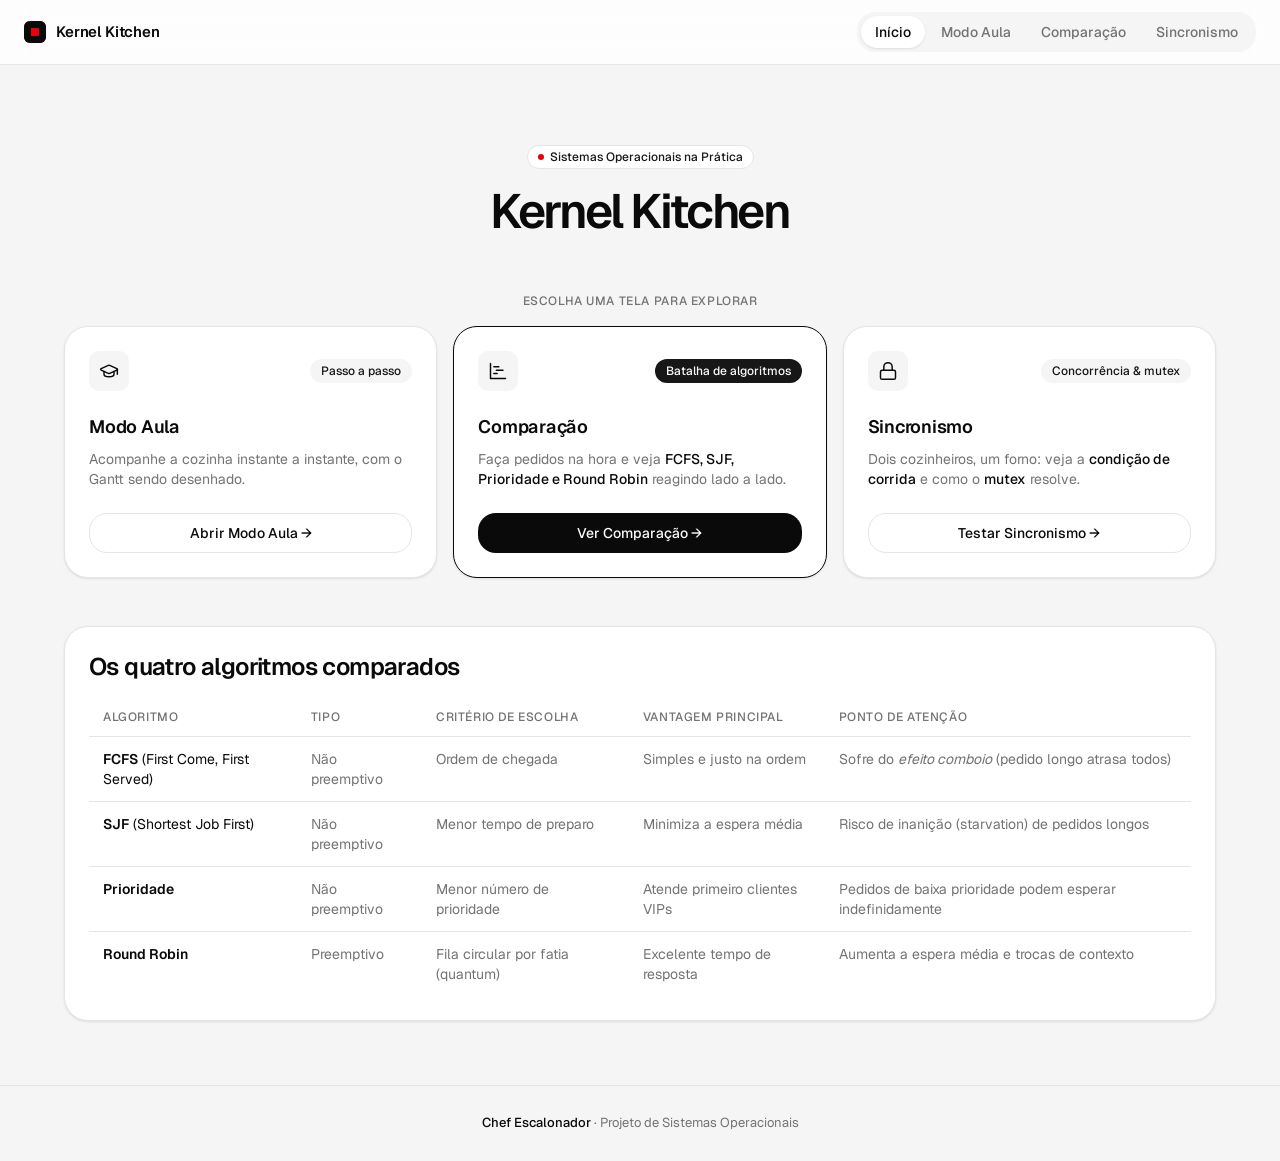
==== commit 314de6d4: "refactor: organiza pastas" ====
--- a/index.html
+++ b/index.html
@@ -4,16 +4,16 @@
   <meta charset="UTF-8">
   <meta name="viewport" content="width=device-width, initial-scale=1.0">
   <title>Chef Escalonador · Kernel Kitchen</title>
-  <!-- estilo.css é o estilo comum das telas (design system em docs/design.md). index.css contém o estilo específico da página inicial. -->
+  <!-- estilo.css é o estilo comum das telas. index.css contém o estilo específico da página inicial. -->
   <link rel="preconnect" href="https://fonts.googleapis.com">
   <link rel="preconnect" href="https://fonts.gstatic.com" crossorigin>
   <link rel="stylesheet" href="https://fonts.googleapis.com/css2?family=Geist:wght@400;500;600&family=Geist+Mono:wght@400;500&display=swap">
-  <link rel="stylesheet" href="estilo.css">
-  <link rel="stylesheet" href="index.css">
+  <link rel="stylesheet" href="css/estilo.css">
+  <link rel="stylesheet" href="css/index.css">
 </head>
 <body class="inicio">
   <header class="topo">
-    <a class="marca" href="index.html">Chef Escalonador</a>
+    <a class="marca" href="index.html">Kernel Kitchen</a>
     <nav class="menu" aria-label="Telas do jogo">
       <a href="index.html" aria-current="page">Início</a>
       <a href="aula.html">Modo Aula</a>
@@ -26,7 +26,7 @@
     <!-- Seção Principal de Apresentação (Hero) -->
     <section class="hero">
       <span class="badge emblema">Sistemas Operacionais na Prática</span>
-      <h1>Chef Escalonador</h1>
+      <h1>Kernel Kitchen</h1>
     </section>
 
     <!-- As Três Telas do Projeto -->
--- a/css/estilo.css
+++ b/css/estilo.css
@@ -0,0 +1,530 @@
+/* Estilo comum das telas. Design system:
+   paleta monocromática, cartões brancos com borda fina, botões e campos em
+   pílula (raio 18px) e cartões com raio 24px. O vermelho fica reservado para
+   erro e para o "ao vivo". As cores de pedidos e cozinheiros são dados, não
+   decoração, e ficam aqui para todas as telas usarem a mesma paleta. */
+
+:root {
+  --color-canvas: #f5f5f5;
+  --color-paper: #ffffff;
+  --color-surface-alt: #fafafa;
+  --color-ink: #0a0a0a;
+  --color-ink-soft: #171717;
+  --color-mid-gray: #737373;
+  --color-hairline: #e5e5e5;
+  --color-hairline-forte: #d4d4d4;
+  --color-ember: #e7000b;
+  --color-ember-soft: #fef2f2;
+
+  --font-geist: "Geist", "Inter", ui-sans-serif, system-ui, -apple-system, "Segoe UI", Roboto, sans-serif;
+  --font-mono: "Geist Mono", ui-monospace, "Cascadia Code", Consolas, monospace;
+
+  --radius-small: 6px;
+  --radius-nested: 10px;
+  --radius-xl: 14px;
+  --radius-pill: 18px;
+  --radius-cards: 24px;
+
+  --shadow-card: 0 1px 3px rgba(0, 0, 0, 0.08), 0 1px 2px -1px rgba(0, 0, 0, 0.08);
+
+  /* Paleta categórica dos dados, em ordem fixa (validada para daltonismo) */
+  --serie-1: #2a78d6;
+  --serie-2: #eb6834;
+  --serie-3: #1baf7a;
+  --serie-4: #eda100;
+  --serie-5: #e87ba4;
+  --serie-6: #008300;
+  --serie-7: #6250d6;
+  --serie-8: #e34948;
+
+  /* Cozinheiros do Sincronismo */
+  --cor-A: var(--serie-2);
+  --cor-B: var(--serie-1);
+}
+
+*,
+*::before,
+*::after {
+  box-sizing: border-box;
+}
+
+/* O JavaScript esconde elementos com o atributo hidden; nenhum display pode vencer isso */
+[hidden] {
+  display: none !important;
+}
+
+body {
+  margin: 0;
+  background: var(--color-canvas);
+  color: var(--color-ink);
+  font-family: var(--font-geist);
+  font-size: 14px;
+  line-height: 1.43;
+  font-feature-settings: "ss01" on, "cv11" on;
+  -webkit-font-smoothing: antialiased;
+}
+
+h1, h2, h3, h4 {
+  margin: 0;
+  font-weight: 600;
+  color: var(--color-ink);
+}
+
+p {
+  margin: 0;
+}
+
+code, kbd {
+  font-family: var(--font-mono);
+}
+
+:focus-visible {
+  outline: 2px solid var(--color-ink);
+  outline-offset: 2px;
+}
+
+/* Topo: barra fosca fixa com a marca e o menu em pílulas */
+.topo {
+  position: sticky;
+  top: 0;
+  z-index: 100;
+  display: flex;
+  flex-wrap: wrap;
+  align-items: center;
+  justify-content: space-between;
+  gap: 12px;
+  padding: 12px 24px;
+  background: rgba(255, 255, 255, 0.82);
+  backdrop-filter: saturate(180%) blur(12px);
+  -webkit-backdrop-filter: saturate(180%) blur(12px);
+  border-bottom: 1px solid var(--color-hairline);
+}
+
+.marca {
+  display: inline-flex;
+  align-items: center;
+  gap: 10px;
+  font-size: 15px;
+  font-weight: 600;
+  letter-spacing: -0.01em;
+  color: var(--color-ink);
+  text-decoration: none;
+}
+
+/* Marca: um quadrado preto com a "chama piloto" do fogão no centro */
+.marca::before {
+  content: "";
+  width: 22px;
+  height: 22px;
+  border-radius: var(--radius-small);
+  background: var(--color-ember);
+  box-shadow: inset 0 0 0 7px var(--color-ink);
+}
+
+.menu {
+  display: flex;
+  flex-wrap: wrap;
+  gap: 2px;
+  padding: 4px;
+  background: var(--color-canvas);
+  border-radius: var(--radius-pill);
+}
+
+.menu a {
+  padding: 6px 14px;
+  border-radius: var(--radius-pill);
+  color: var(--color-mid-gray);
+  font-weight: 500;
+  text-decoration: none;
+  transition: color 0.15s ease, background 0.15s ease;
+}
+
+.menu a:hover {
+  color: var(--color-ink);
+}
+
+.menu a[aria-current="page"] {
+  background: var(--color-paper);
+  color: var(--color-ink);
+  box-shadow: var(--shadow-card);
+}
+
+/* Área principal e títulos de página */
+main {
+  max-width: 1200px;
+  margin: 0 auto;
+  padding: 40px 24px 64px;
+}
+
+.intro {
+  margin-bottom: 24px;
+}
+
+.intro h1 {
+  font-size: 36px;
+  line-height: 1.11;
+  letter-spacing: -0.9px;
+}
+
+.intro p {
+  margin-top: 8px;
+  max-width: 68ch;
+  font-size: 16px;
+  line-height: 1.5;
+  color: var(--color-mid-gray);
+}
+
+.intro p strong {
+  color: var(--color-ink);
+  font-weight: 500;
+}
+
+/* Rótulo pequeno em caixa alta (legendas de campos, cabeçalhos de tabela) */
+.rotulo {
+  font-size: 12px;
+  font-weight: 500;
+  line-height: 1.33;
+  letter-spacing: 0.6px;
+  text-transform: uppercase;
+  color: var(--color-mid-gray);
+}
+
+/* Botões em pílula: secundário (padrão), primário escuro e contorno */
+button,
+.btn {
+  display: inline-flex;
+  align-items: center;
+  justify-content: center;
+  gap: 8px;
+  height: 36px;
+  padding: 0 16px;
+  font: inherit;
+  font-size: 14px;
+  font-weight: 500;
+  white-space: nowrap;
+  color: var(--color-ink);
+  background: var(--color-canvas);
+  border: 1px solid transparent;
+  border-radius: var(--radius-pill);
+  text-decoration: none;
+  cursor: pointer;
+  transition: background 0.15s ease, border-color 0.15s ease, opacity 0.15s ease, transform 0.1s ease;
+}
+
+button:hover:not(:disabled),
+.btn:hover {
+  background: #ebebeb;
+}
+
+button:active:not(:disabled),
+.btn:active {
+  transform: scale(0.98);
+}
+
+button:disabled {
+  opacity: 0.4;
+  cursor: not-allowed;
+}
+
+.btn-primario,
+button.principal {
+  background: var(--color-ink);
+  color: #fafafa;
+}
+
+.btn-primario:hover,
+button.principal:hover:not(:disabled) {
+  background: #262626;
+}
+
+.btn-contorno {
+  background: transparent;
+  border-color: var(--color-hairline);
+}
+
+.btn-contorno:hover:not(:disabled) {
+  background: var(--color-canvas);
+}
+
+/* Campos: fundo cinza suave, sem borda em repouso */
+input[type="number"],
+select {
+  height: 36px;
+  padding: 0 14px;
+  font: inherit;
+  font-size: 14px;
+  color: var(--color-ink);
+  background-color: var(--color-canvas);
+  border: 1px solid transparent;
+  border-radius: var(--radius-pill);
+  transition: border-color 0.15s ease, background-color 0.15s ease;
+}
+
+select {
+  appearance: none;
+  -webkit-appearance: none;
+  padding-right: 34px;
+  cursor: pointer;
+  background-image: url("data:image/svg+xml,%3Csvg xmlns='http://www.w3.org/2000/svg' width='12' height='12' viewBox='0 0 24 24' fill='none' stroke='%23737373' stroke-width='2' stroke-linecap='round' stroke-linejoin='round'%3E%3Cpath d='m6 9 6 6 6-6'/%3E%3C/svg%3E");
+  background-repeat: no-repeat;
+  background-position: right 14px center;
+}
+
+input[type="number"]:focus,
+select:focus {
+  outline: none;
+  background-color: var(--color-paper);
+  border-color: var(--color-hairline-forte);
+}
+
+input:disabled {
+  opacity: 0.5;
+  cursor: not-allowed;
+}
+
+/* Etiquetas em pílula */
+.badge {
+  display: inline-flex;
+  align-items: center;
+  gap: 6px;
+  padding: 2px 10px;
+  font-size: 12px;
+  font-weight: 500;
+  line-height: 1.5;
+  white-space: nowrap;
+  color: var(--color-ink-soft);
+  background: var(--color-canvas);
+  border: 1px solid transparent;
+  border-radius: var(--radius-pill);
+}
+
+kbd {
+  display: inline-block;
+  min-width: 20px;
+  padding: 0 6px;
+  font-size: 12px;
+  line-height: 18px;
+  text-align: center;
+  color: var(--color-ink);
+  background: var(--color-paper);
+  border: 1px solid var(--color-hairline);
+  border-bottom-width: 2px;
+  border-radius: var(--radius-small);
+}
+
+/* Tabelas dentro de cartões */
+.tabela-container {
+  overflow-x: auto;
+}
+
+table {
+  width: 100%;
+  /* separate (e não collapse) para o cabeçalho fixo das tabelas roláveis não vazar */
+  border-collapse: separate;
+  border-spacing: 0;
+  font-size: 14px;
+}
+
+th {
+  padding: 10px 14px;
+  text-align: left;
+  font-size: 12px;
+  font-weight: 500;
+  letter-spacing: 0.6px;
+  text-transform: uppercase;
+  color: var(--color-mid-gray);
+  background: var(--color-paper);
+  border-bottom: 1px solid var(--color-hairline);
+}
+
+th small {
+  text-transform: none;
+  letter-spacing: 0;
+  font-size: 12px;
+  color: #a3a3a3;
+}
+
+td {
+  padding: 12px 14px;
+  border-bottom: 1px solid var(--color-hairline);
+}
+
+tbody tr:last-child td {
+  border-bottom: 0;
+}
+
+tbody tr {
+  transition: background 0.15s ease;
+}
+
+tbody tr:hover {
+  background: var(--color-surface-alt);
+}
+
+/* Rodapé */
+.rodape {
+  padding: 28px 24px;
+  text-align: center;
+  font-size: 13px;
+  color: var(--color-mid-gray);
+  border-top: 1px solid var(--color-hairline);
+}
+
+.rodape strong {
+  color: var(--color-ink);
+  font-weight: 500;
+}
+
+@media (max-width: 640px) {
+  .topo {
+    padding: 12px 16px;
+  }
+  main {
+    padding: 28px 16px 48px;
+  }
+  .intro h1 {
+    font-size: 30px;
+    letter-spacing: -0.75px;
+  }
+}
+
+/* Modo Aula (Pessoa 2): cartões de pedido, mensagem do passo e o Gantt do
+   gantt.js. Fica preso a body.aula e a .gantt para não mexer nas outras telas.
+   Os nomes antigos de variável (--fundo, --borda...) apontam para o design system. */
+.aula {
+  --fundo: var(--color-canvas);
+  --papel: var(--color-paper);
+  --tinta: var(--color-ink);
+  --suave: var(--color-mid-gray);
+  --destaque: var(--color-ink);
+  --borda: var(--color-hairline-forte);
+  --verde: var(--serie-3);
+}
+
+.aula h1 {
+  font-size: 36px;
+  line-height: 1.11;
+  letter-spacing: -0.9px;
+}
+
+.aula .controles {
+  display: flex;
+  flex-wrap: wrap;
+  align-items: end;
+  gap: 16px;
+  margin: 24px 0 16px;
+}
+
+.aula .controles label {
+  display: flex;
+  flex-direction: column;
+  gap: 4px;
+  font-size: 12px;
+  font-weight: 500;
+  letter-spacing: 0.6px;
+  text-transform: uppercase;
+  color: var(--color-mid-gray);
+}
+
+.aula .botoes {
+  display: flex;
+  flex-wrap: wrap;
+  gap: 8px;
+}
+
+.aula .area {
+  border-radius: var(--radius-cards);
+}
+
+.aula .mensagem {
+  min-height: 48px;
+  margin: 16px 0;
+  padding: 12px 16px;
+  background: var(--color-paper);
+  border: 1px solid var(--color-hairline);
+  border-radius: var(--radius-xl);
+  box-shadow: var(--shadow-card);
+}
+
+.aula .medias {
+  border-radius: var(--radius-xl);
+}
+
+/* Cartão de pedido: a borda colorida é a cor do pedido no Gantt */
+.aula .cartao {
+  min-width: 130px;
+  padding: 8px 12px;
+  background: var(--color-paper);
+  border: 1px solid var(--color-hairline);
+  border-left: 6px solid var(--cor, var(--color-mid-gray));
+  border-radius: var(--radius-nested);
+  box-shadow: var(--shadow-card);
+}
+
+.aula .cartao strong {
+  display: block;
+}
+
+.aula .cartao small {
+  display: block;
+  color: var(--color-mid-gray);
+}
+
+.aula .cartao .barra-resto {
+  height: 5px;
+  margin-top: 6px;
+  background: var(--color-canvas);
+  border-radius: 999px;
+}
+
+.aula .cartao .barra-resto i {
+  display: block;
+  height: 100%;
+  background: var(--cor);
+  border-radius: 999px;
+}
+
+/* Gantt desenhado pelo gantt.js */
+.gantt {
+  margin: 8px 0 32px;
+}
+
+.gantt-barra {
+  position: relative;
+  height: 44px;
+  overflow: hidden;
+  background: var(--color-paper);
+  border: 1px solid var(--color-hairline);
+  border-radius: var(--radius-nested);
+}
+
+.gantt .gantt-bloco {
+  position: absolute;
+  top: 0;
+  bottom: 0;
+  display: flex;
+  align-items: center;
+  justify-content: center;
+  overflow: hidden;
+  font-family: var(--font-mono);
+  font-size: 13px;
+  font-weight: 500;
+  color: #fff;
+  border-right: 2px solid rgba(255, 255, 255, 0.6);
+  text-shadow: 0 1px 2px rgba(0, 0, 0, 0.35);
+  transition: width 0.25s;
+}
+
+.gantt-regua {
+  position: relative;
+  height: 22px;
+  margin-top: 4px;
+}
+
+.gantt-regua span {
+  position: absolute;
+  transform: translateX(-50%);
+  font-family: var(--font-mono);
+  font-size: 12px;
+  color: var(--color-mid-gray);
+}
--- a/css/index.css
+++ b/css/index.css
@@ -0,0 +1,161 @@
+/* Página inicial. Tokens, botões, etiquetas e tabelas vêm de estilo.css. */
+
+/* Hero */
+.inicio .hero {
+  display: flex;
+  flex-direction: column;
+  align-items: center;
+  gap: 16px;
+  padding: 40px 0 56px;
+  text-align: center;
+}
+
+.inicio .emblema {
+  background: var(--color-paper);
+  border-color: var(--color-hairline);
+}
+
+.inicio .emblema::before {
+  content: "";
+  width: 6px;
+  height: 6px;
+  border-radius: 50%;
+  background: var(--color-ember);
+}
+
+.inicio .hero h1 {
+  font-size: 48px;
+  line-height: 1.1;
+  letter-spacing: -2.4px;
+}
+
+/* Cartões das telas */
+.inicio .secao-titulo {
+  margin-bottom: 16px;
+  text-align: center;
+}
+
+.inicio .grade-telas {
+  display: grid;
+  grid-template-columns: repeat(3, 1fr);
+  gap: 16px;
+  margin-bottom: 48px;
+}
+
+.inicio .cartao-tela {
+  display: flex;
+  flex-direction: column;
+  gap: 10px;
+  padding: 24px;
+  background: var(--color-paper);
+  border: 1px solid var(--color-hairline);
+  border-radius: var(--radius-cards);
+  box-shadow: var(--shadow-card);
+  transition: transform 0.2s ease, box-shadow 0.2s ease;
+}
+
+.inicio .cartao-tela:hover {
+  transform: translateY(-2px);
+  box-shadow: 0 8px 24px -8px rgba(0, 0, 0, 0.12), var(--shadow-card);
+}
+
+.inicio .cartao-tela.destaque {
+  border-color: var(--color-ink);
+}
+
+.inicio .cartao-cabecalho {
+  display: flex;
+  align-items: center;
+  justify-content: space-between;
+  margin-bottom: 14px;
+}
+
+.inicio .icone-tela {
+  display: inline-flex;
+  align-items: center;
+  justify-content: center;
+  width: 40px;
+  height: 40px;
+  border-radius: var(--radius-nested);
+  background: var(--color-canvas);
+}
+
+.inicio .icone-tela svg {
+  width: 20px;
+  height: 20px;
+  fill: none;
+  stroke: var(--color-ink);
+  stroke-width: 1.75;
+  stroke-linecap: round;
+  stroke-linejoin: round;
+}
+
+.inicio .tag-destaque {
+  background: var(--color-ink-soft);
+  color: #fafafa;
+}
+
+.inicio .cartao-tela h3 {
+  font-size: 18px;
+  line-height: 1.33;
+  letter-spacing: -0.25px;
+}
+
+.inicio .cartao-tela p {
+  flex: 1;
+  color: var(--color-mid-gray);
+}
+
+.inicio .cartao-tela p strong {
+  color: var(--color-ink);
+  font-weight: 500;
+}
+
+.inicio .btn-tela {
+  margin-top: 14px;
+  width: 100%;
+  height: 40px;
+}
+
+/* Tabela resumo dos algoritmos */
+.inicio .secao-algoritmos {
+  padding: 24px;
+  background: var(--color-paper);
+  border: 1px solid var(--color-hairline);
+  border-radius: var(--radius-cards);
+  box-shadow: var(--shadow-card);
+}
+
+.inicio .secao-algoritmos h2 {
+  margin-bottom: 16px;
+  font-size: 24px;
+  line-height: 1.33;
+  letter-spacing: -0.6px;
+}
+
+.inicio .tabela-resumo td {
+  color: var(--color-mid-gray);
+  vertical-align: top;
+}
+
+.inicio .tabela-resumo td:first-child {
+  color: var(--color-ink);
+}
+
+.inicio .tabela-resumo td strong {
+  font-weight: 600;
+}
+
+/* Responsividade */
+@media (max-width: 960px) {
+  .inicio .grade-telas {
+    grid-template-columns: 1fr;
+  }
+}
+
+@media (max-width: 640px) {
+  .inicio .hero h1 {
+    font-size: 36px;
+    letter-spacing: -0.9px;
+  }
+}
